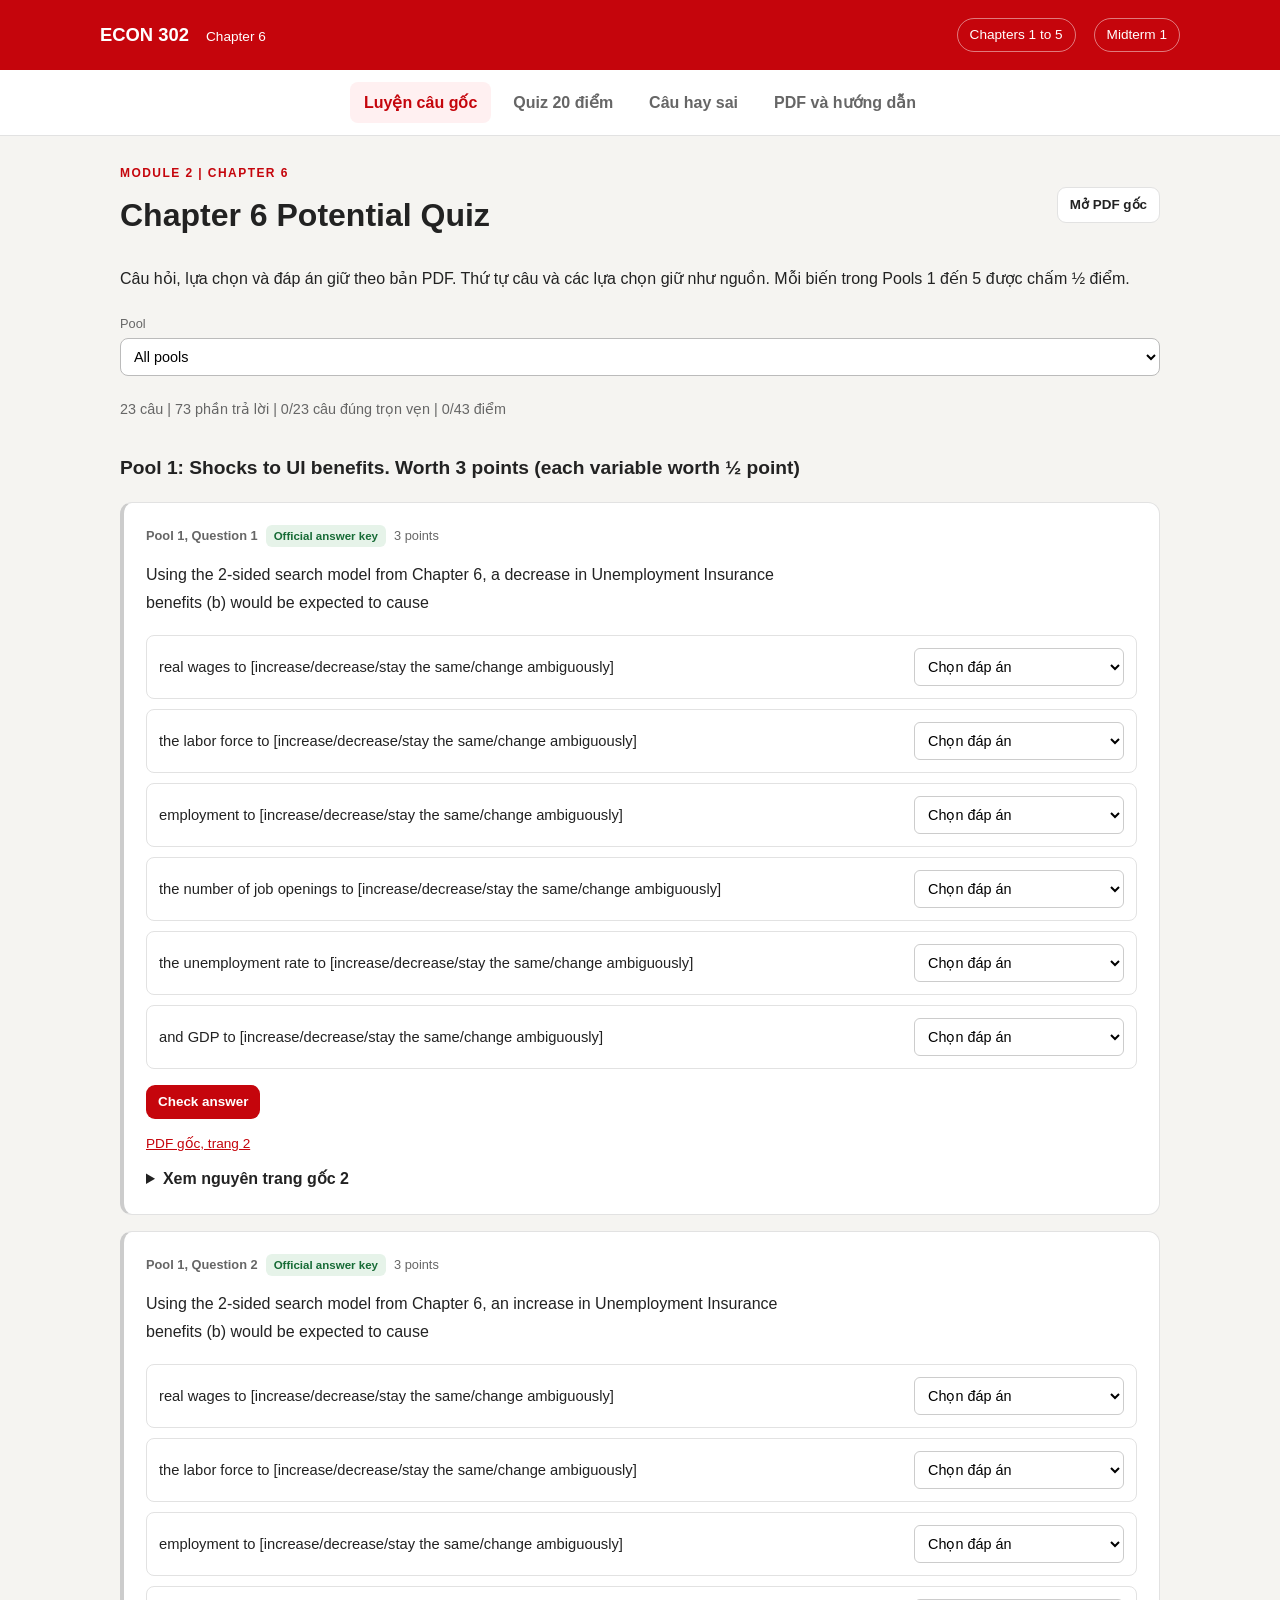
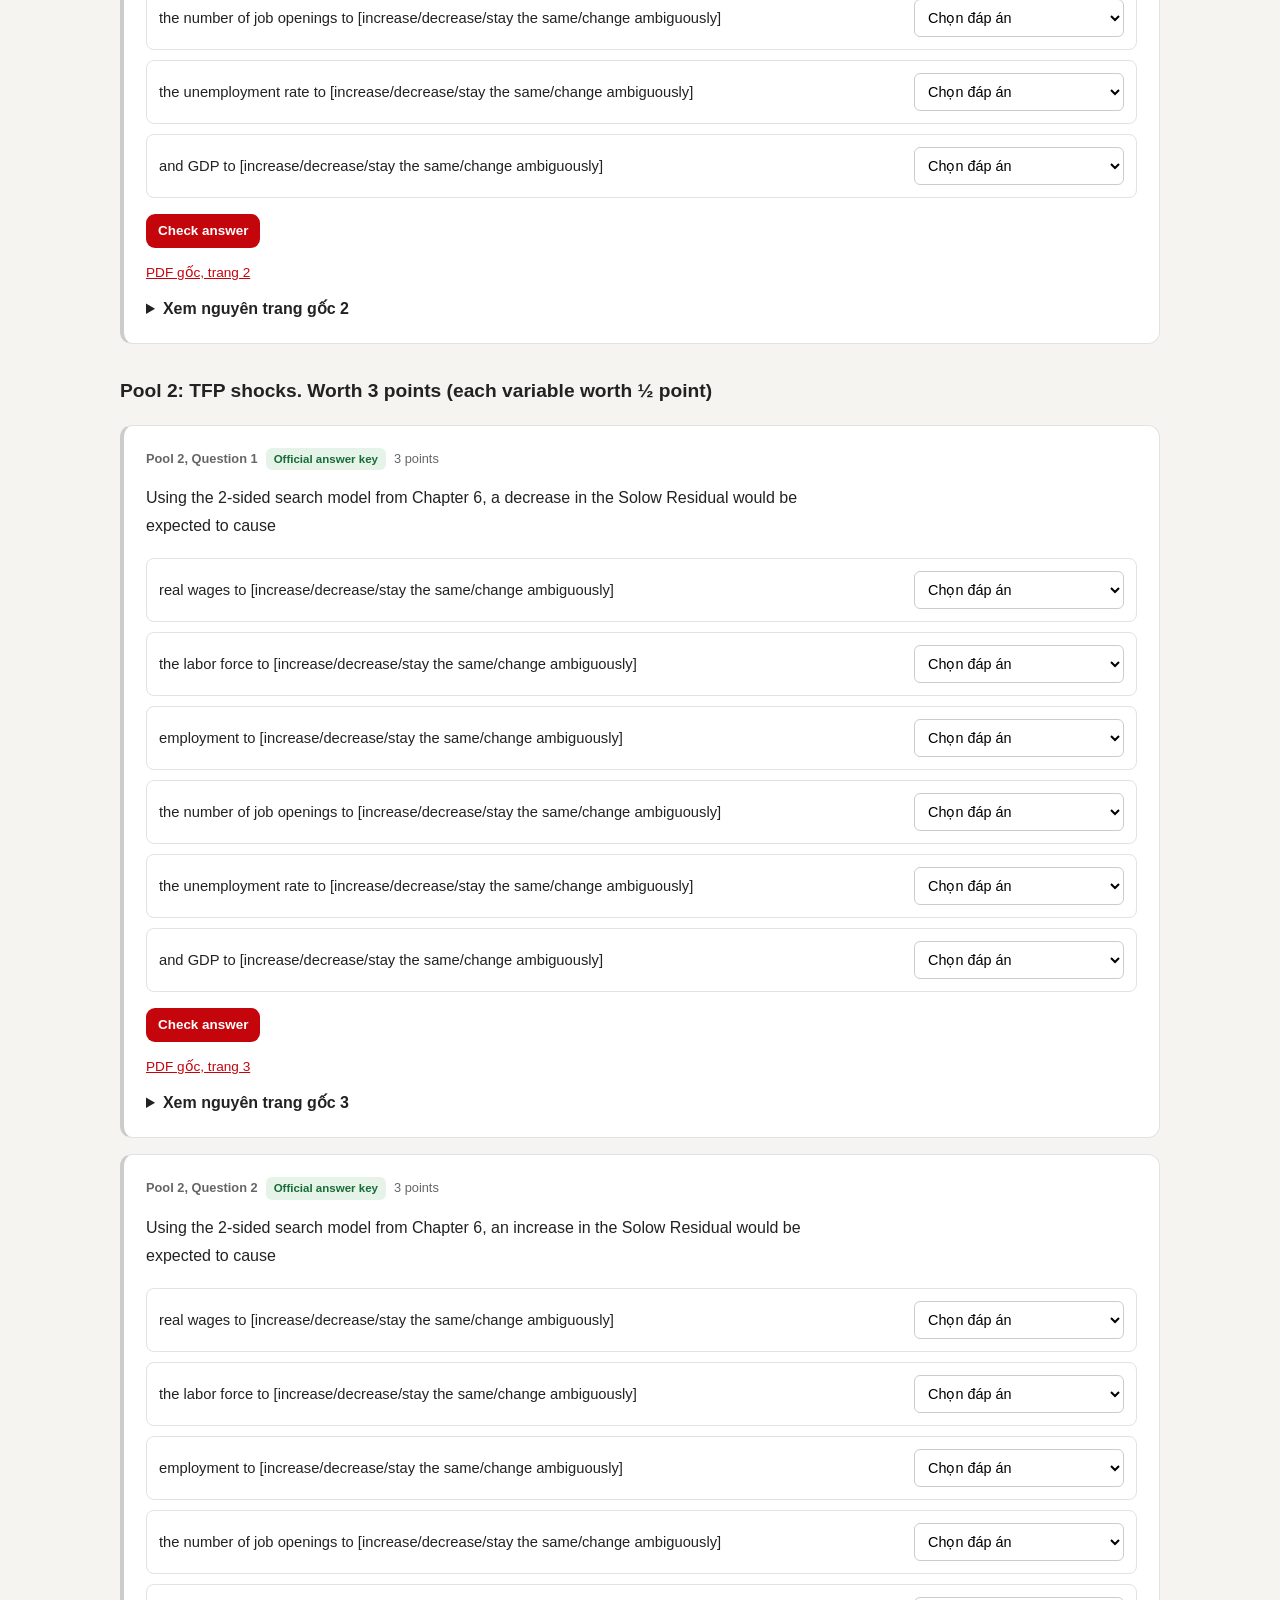
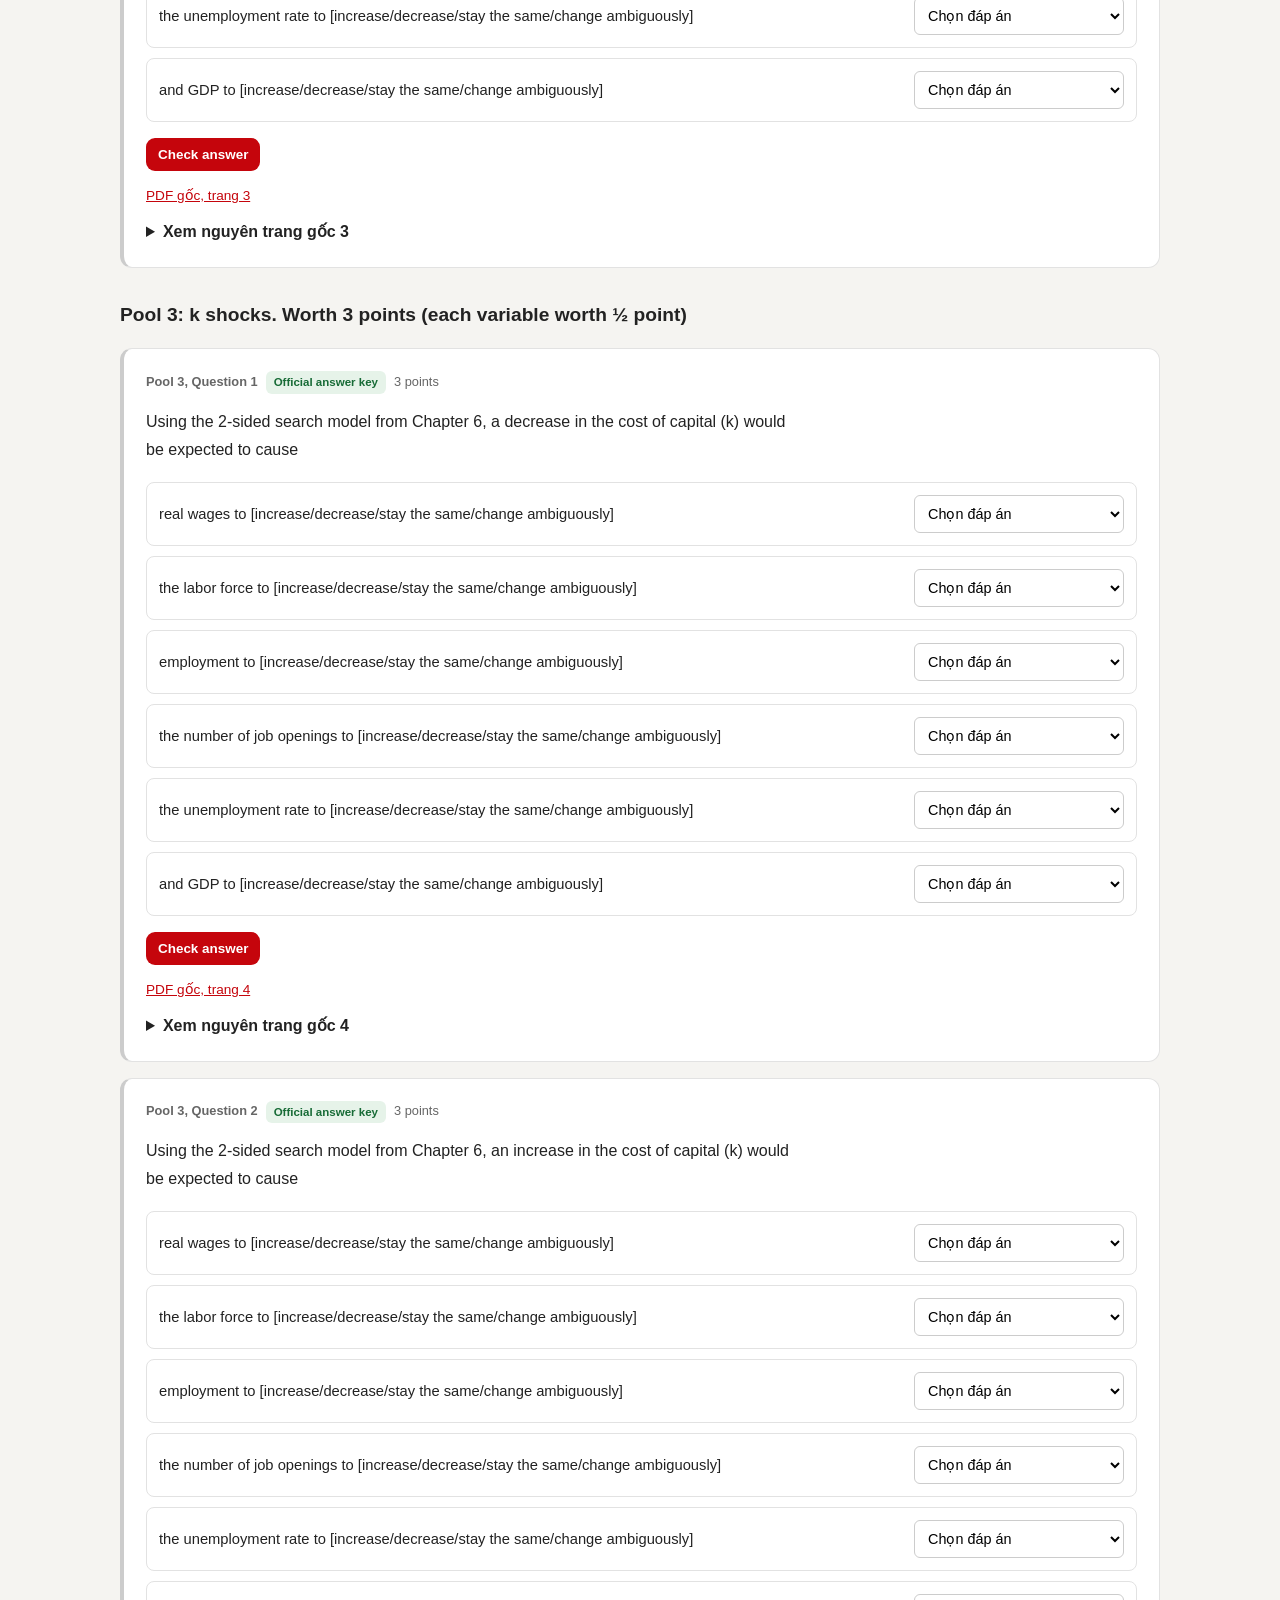
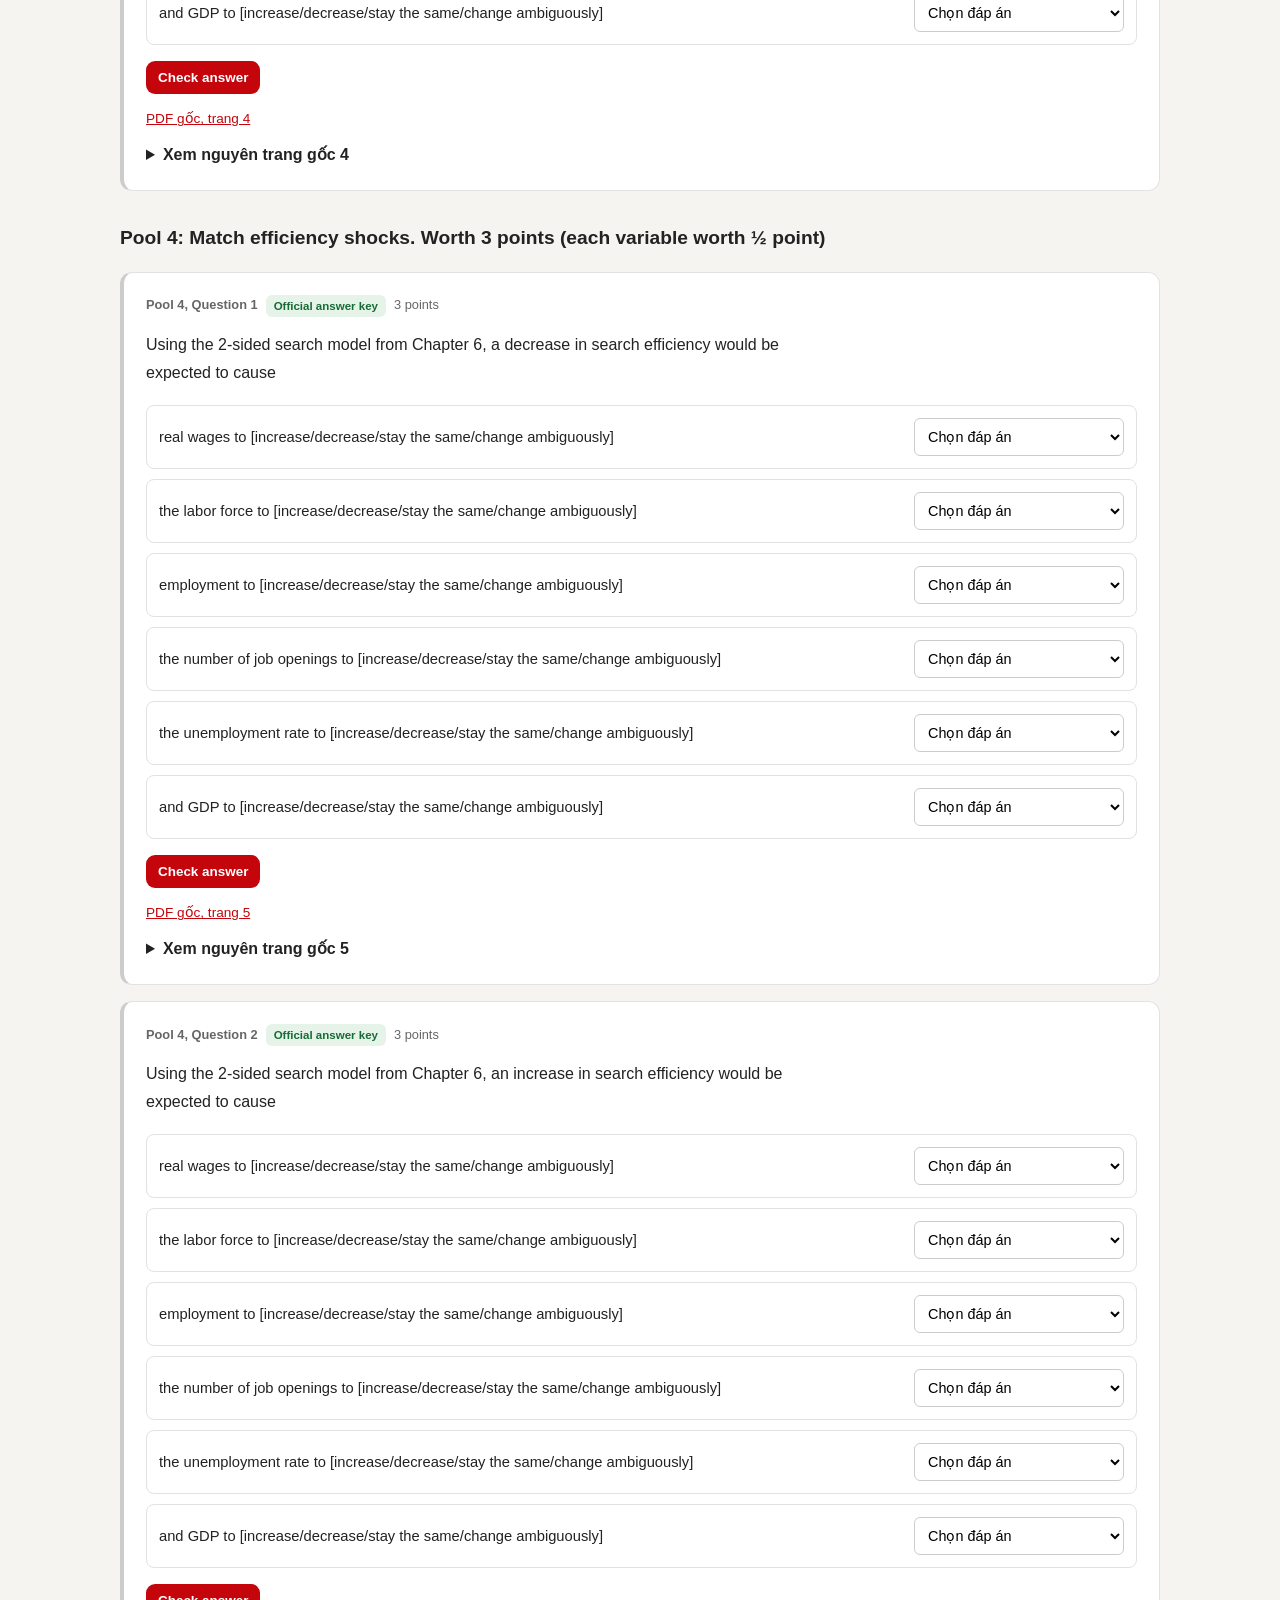
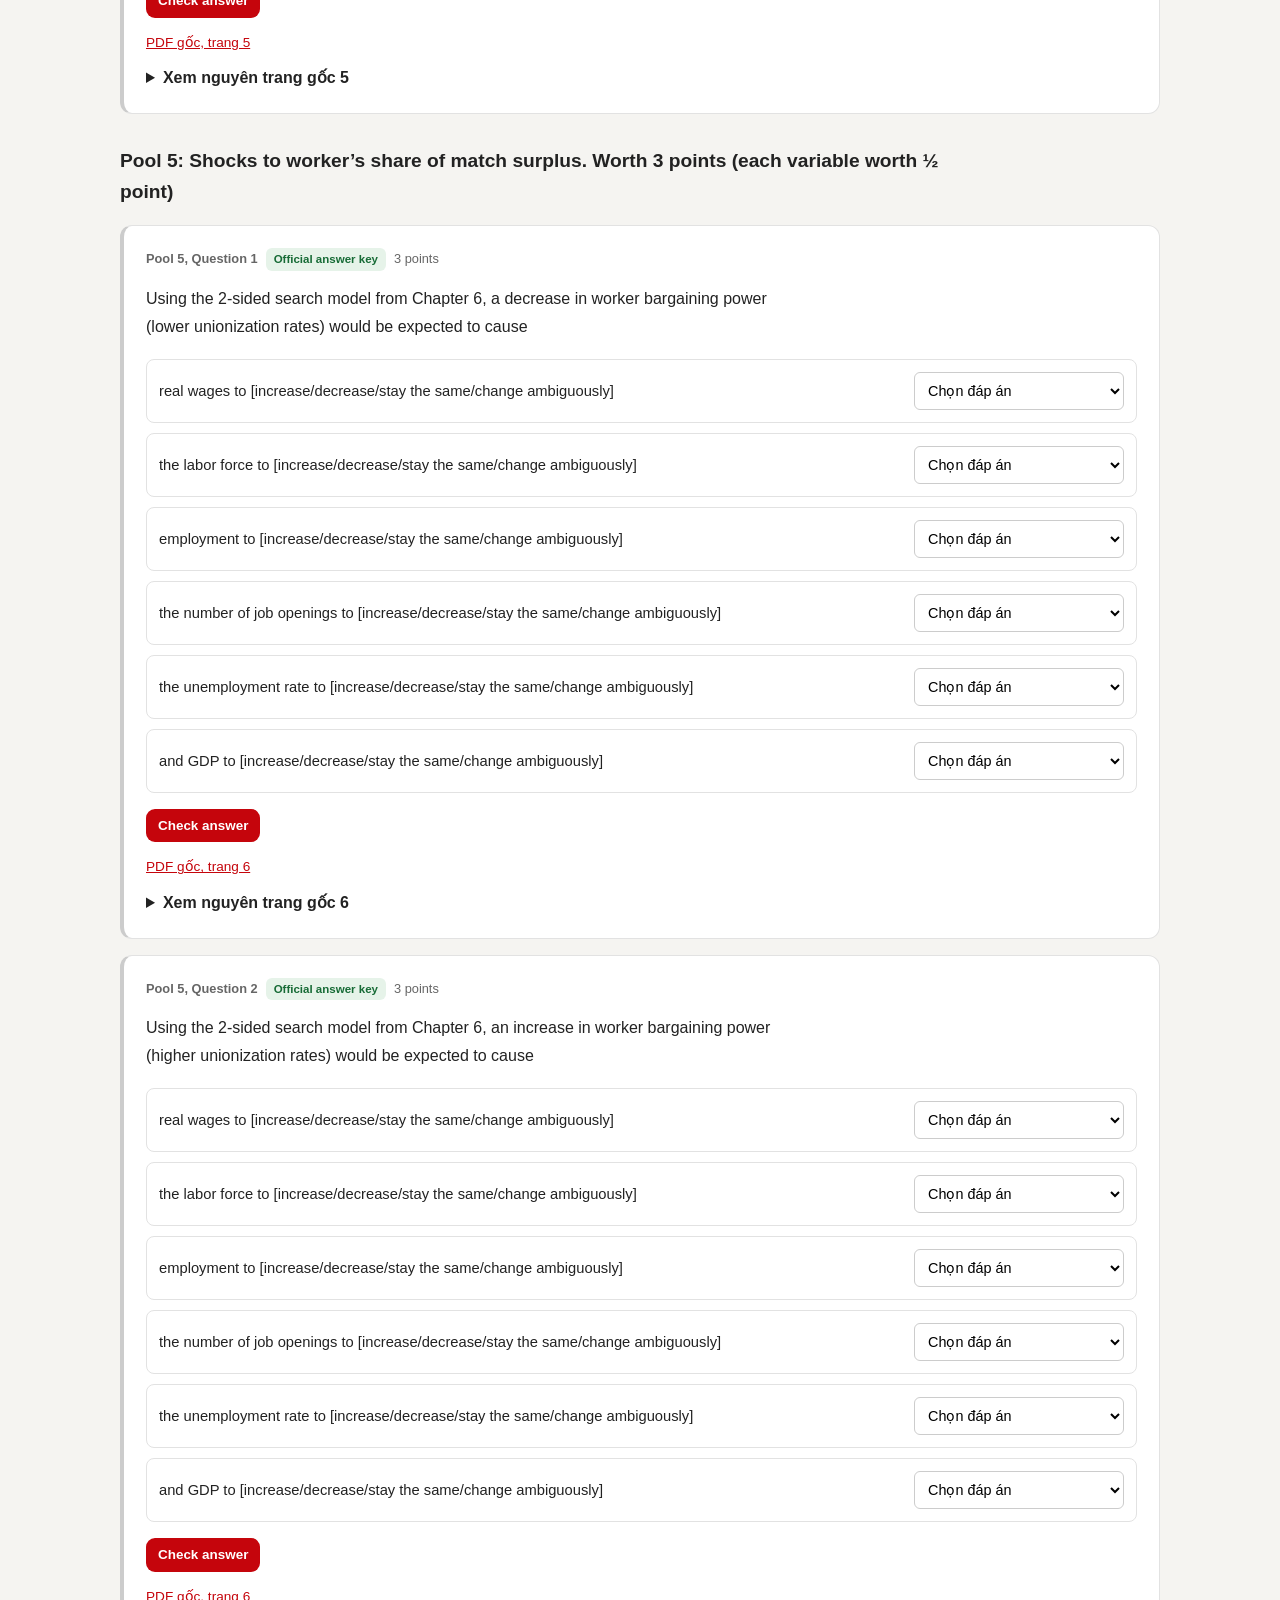
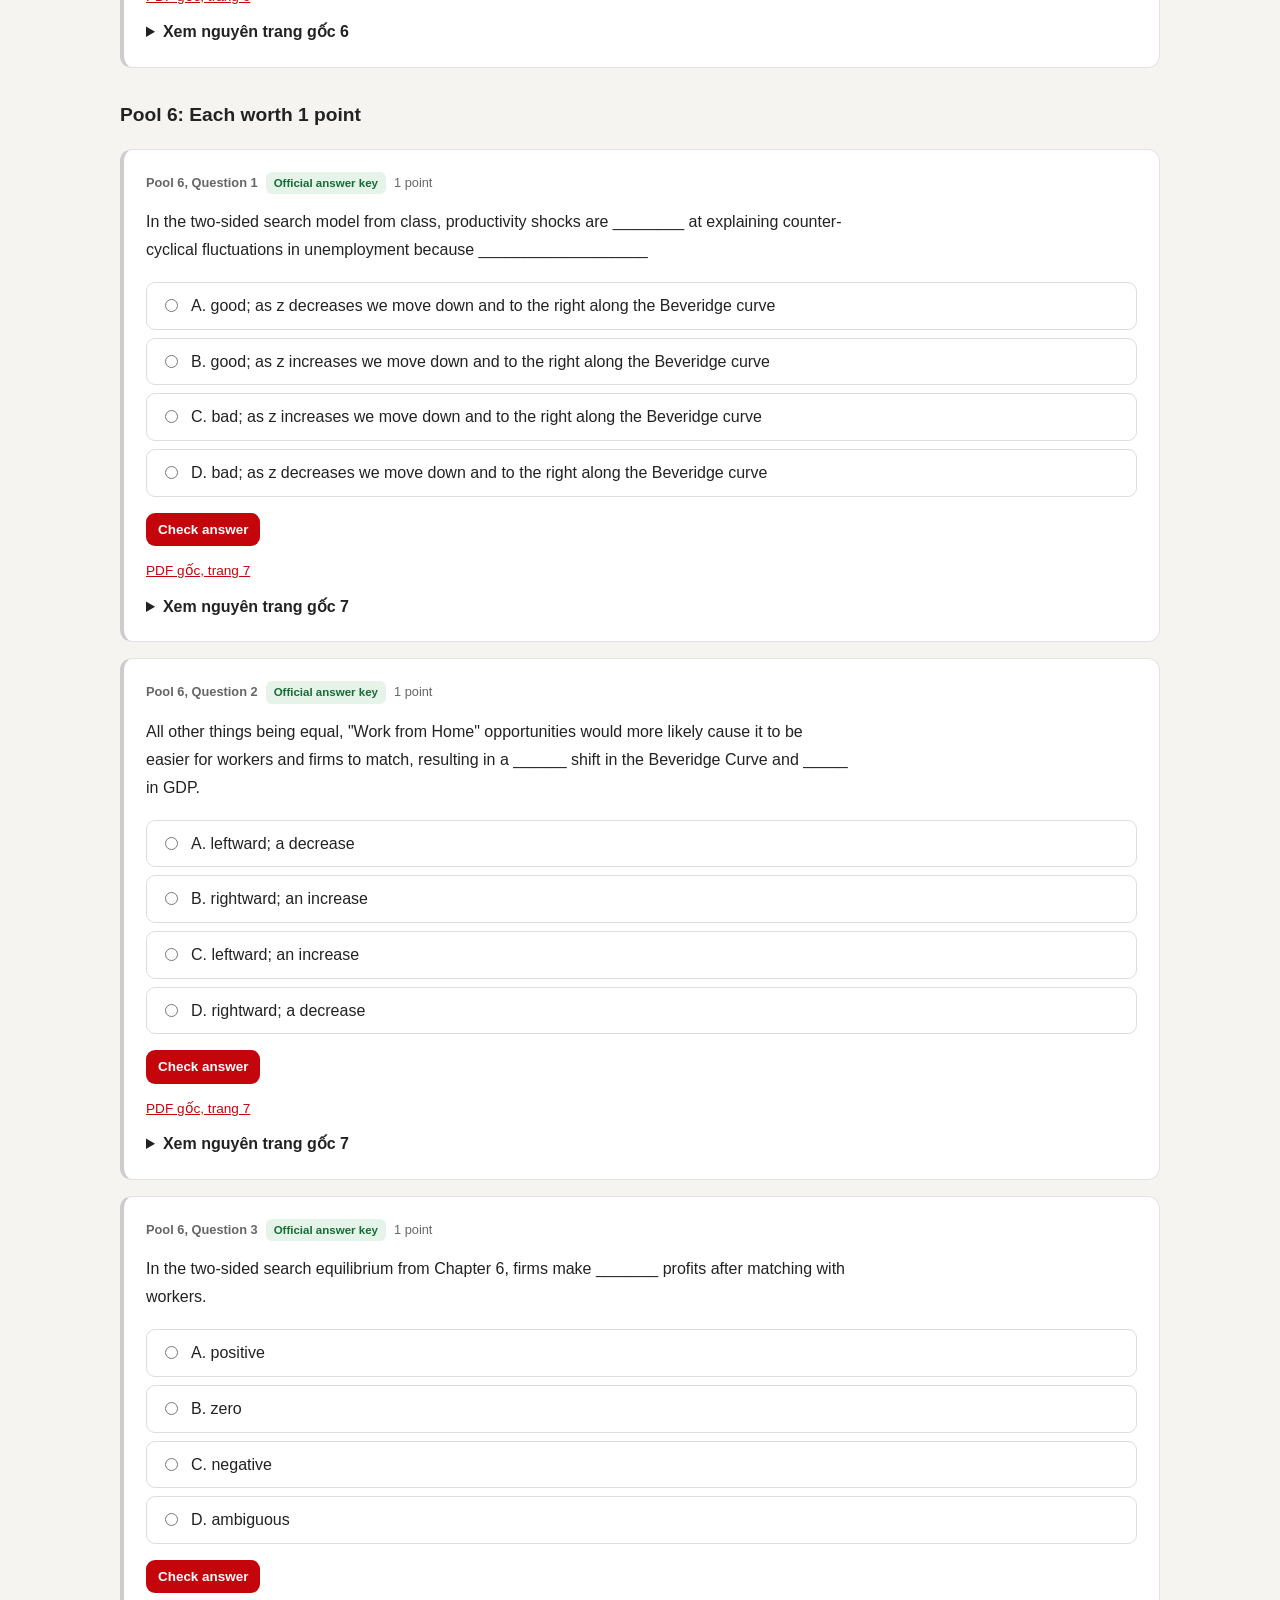
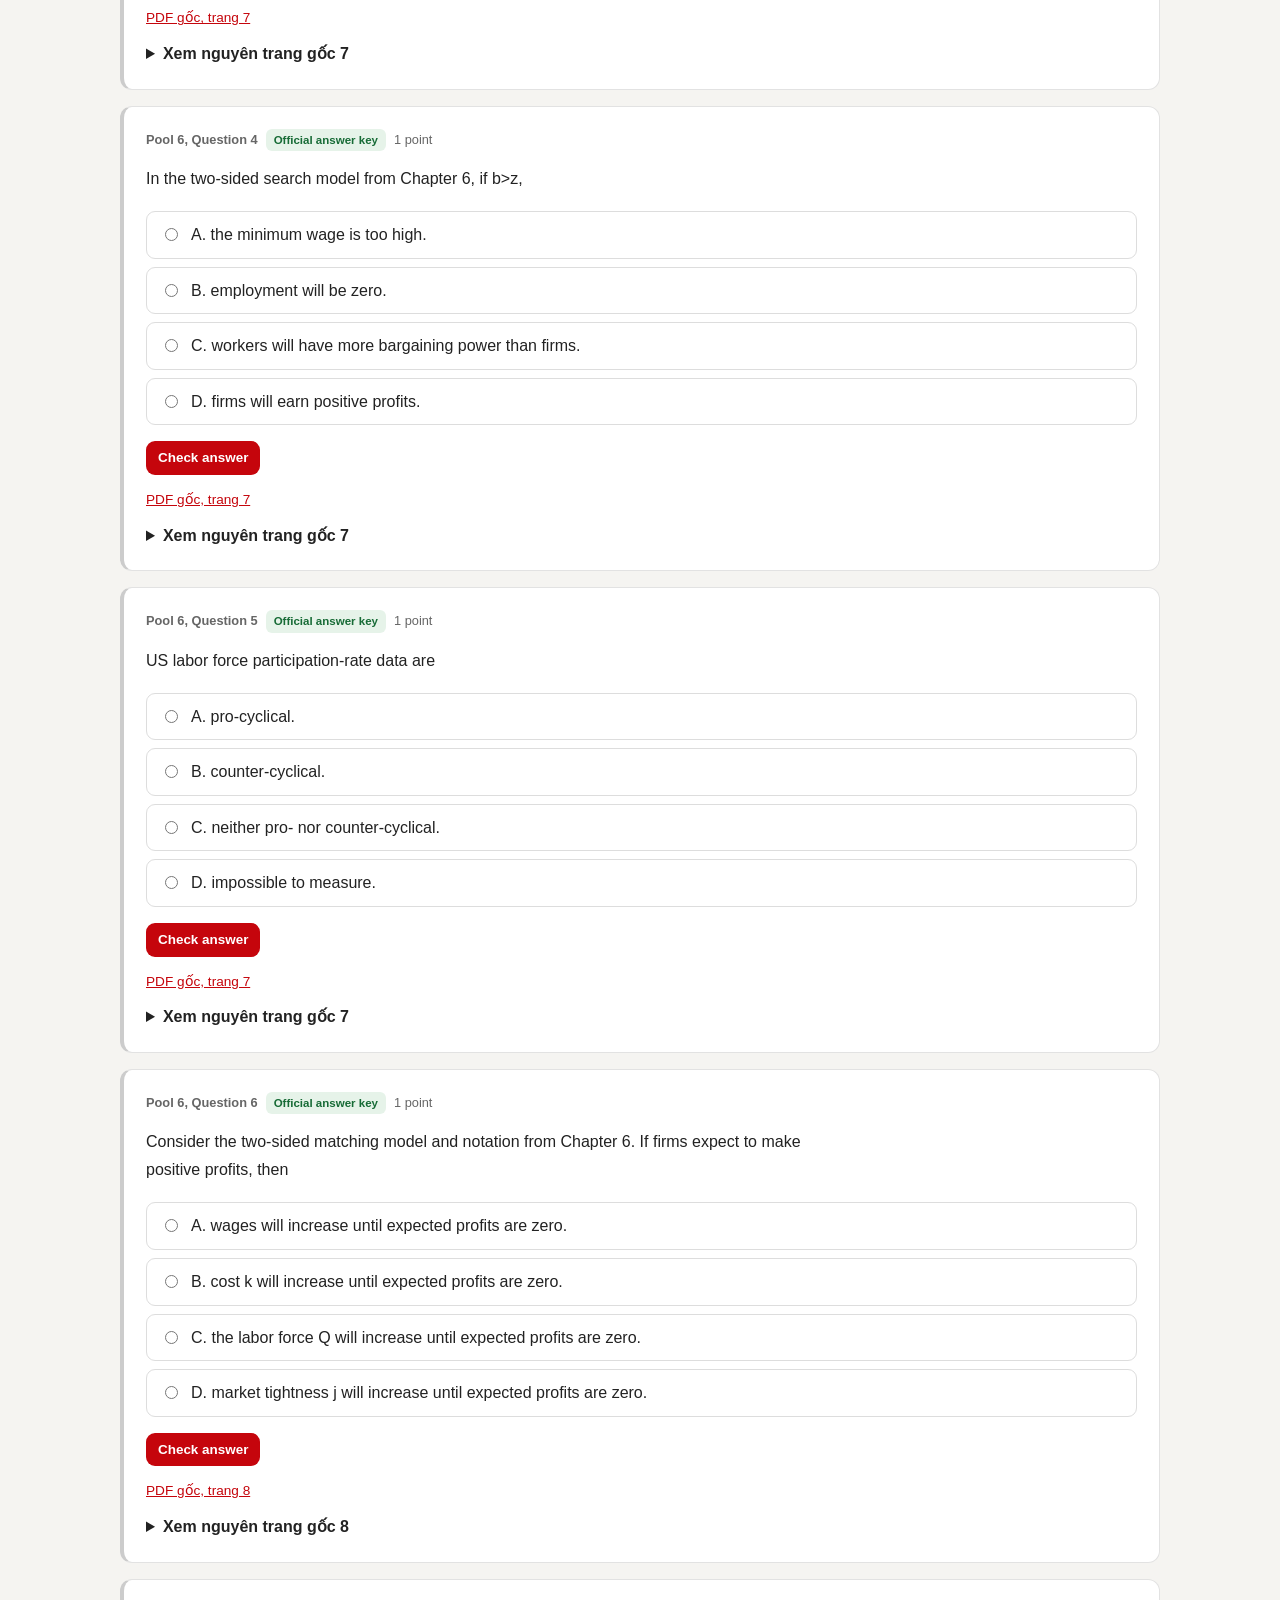
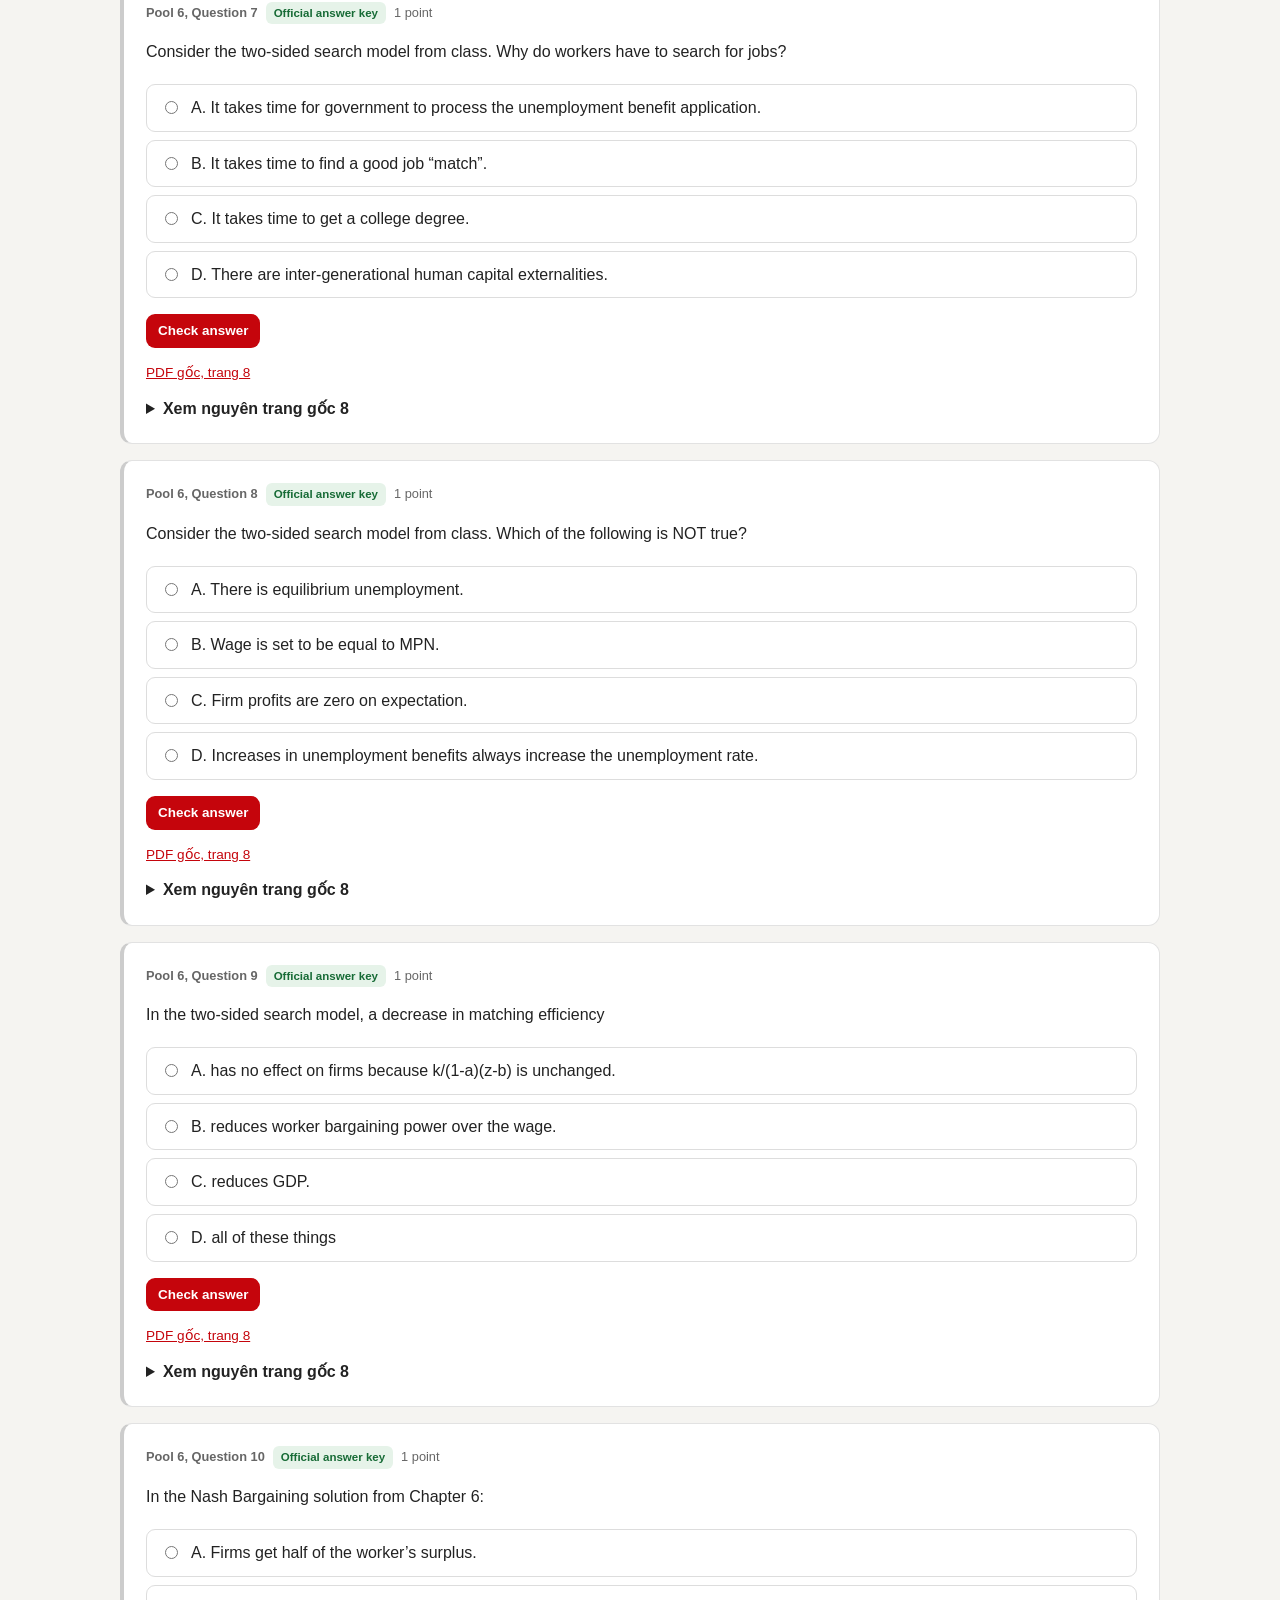
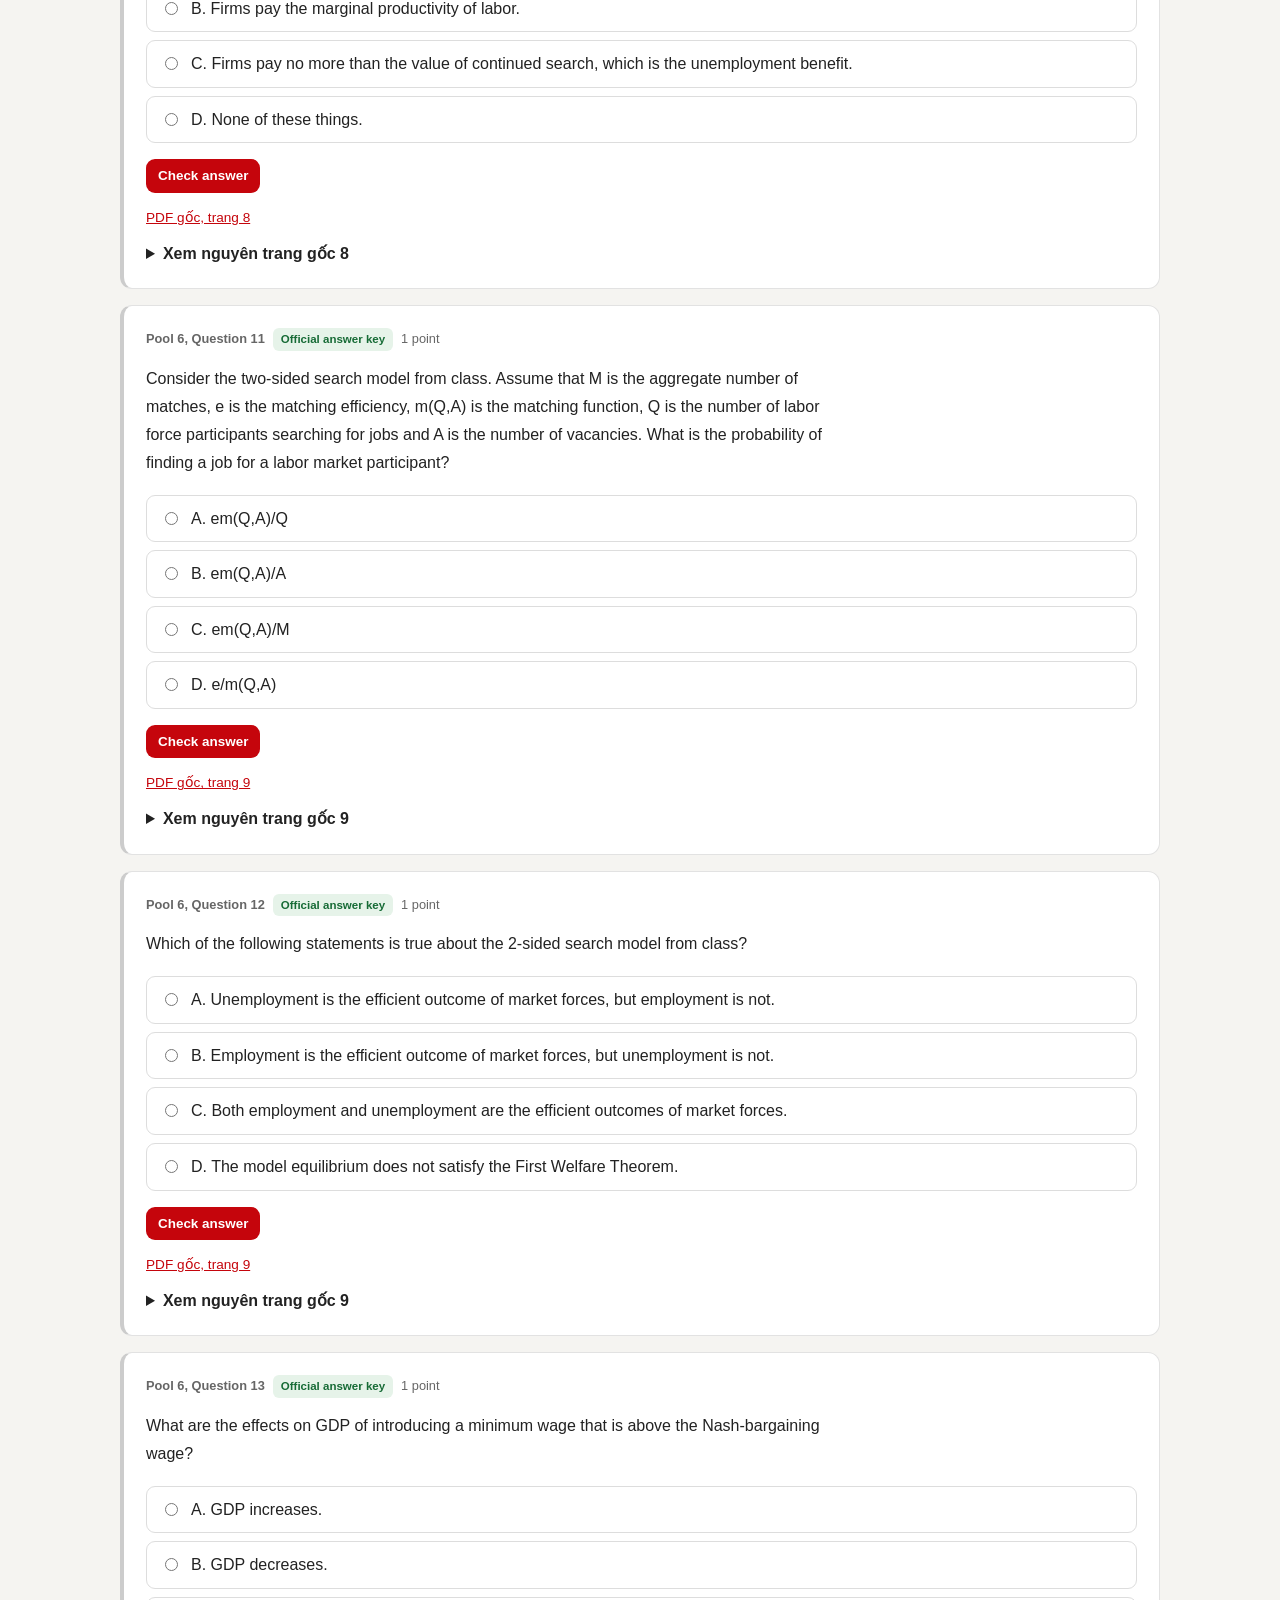
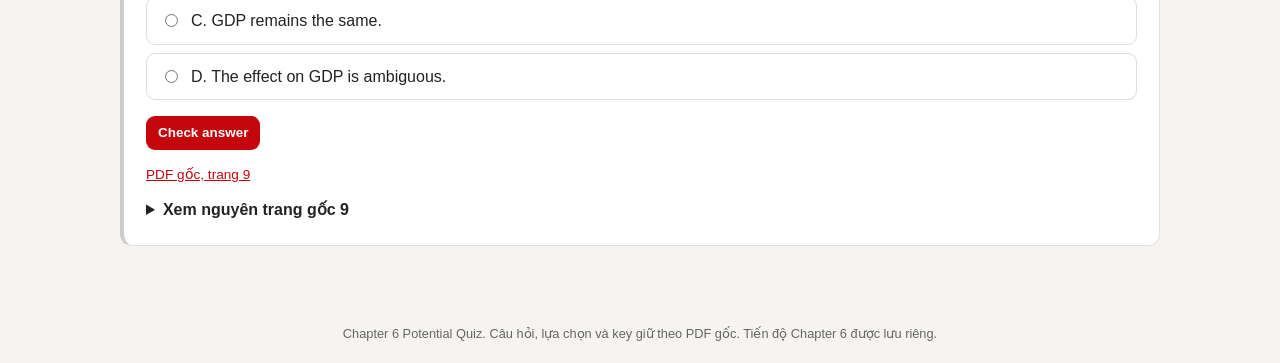
==== chapter6.html @ 65e25ee6 "Add verbatim Chapter 6 quiz with source audit" ====
<!doctype html>
<html lang="vi">
<head>
<meta charset="utf-8">
<meta name="viewport" content="width=device-width,initial-scale=1,viewport-fit=cover">
<meta name="theme-color" content="#c5050c">
<title>ECON 302 | Chapter 6</title>
<link rel="stylesheet" href="midterm.css?v=20261012.2">
<link rel="stylesheet" href="chapter6.css?v=20261022.1">
<script defer src="chapter6-data.js?v=20261022.1"></script>
<script defer src="chapter6.js?v=20261022.1"></script>
</head>
<body>
<header>
 <a class="brand" href="chapter6.html">ECON 302 <span>Chapter 6</span></a>
 <div class="chapter-links"><a class="chapter-link" href="index.html">Chapters 1 to 5</a><a class="chapter-link" href="midterm.html">Midterm 1</a></div>
</header>
<nav aria-label="Chapter 6 study modes">
 <button data-view="review">Luyện câu gốc</button>
 <button data-view="quiz">Quiz 20 điểm</button>
 <button data-view="mistakes">Câu hay sai</button>
 <button data-view="source">PDF và hướng dẫn</button>
</nav>
<p id="storage-warning" class="warning" role="status" hidden>Trình duyệt không cho lưu dữ liệu. Tiến độ trong lần mở này vẫn dùng được, nhưng có thể mất khi đóng trang.</p>
<aside id="clock" hidden><span>Chapter 6 Quiz</span><strong id="clock-time"></strong><button id="submit-top">Nộp bài</button></aside>
<main id="app" aria-live="polite"></main>
<dialog id="confirm-dialog" aria-labelledby="confirm-title"><form method="dialog"><h2 id="confirm-title">Nộp bài Chapter 6?</h2><p>Câu chưa trả lời được tính 0 điểm. Sau khi nộp, bài được lưu để xem lại.</p><div class="actions"><button class="btn secondary" value="cancel">Tiếp tục làm</button><button class="btn" value="ok">Nộp bài</button></div></form></dialog>
<footer>Chapter 6 Potential Quiz. Câu hỏi, lựa chọn và key giữ theo PDF gốc. Tiến độ Chapter 6 được lưu riêng.</footer>
<noscript>Cần bật JavaScript để luyện và lưu tiến độ.</noscript>
</body>
</html>
---- midterm.css ----
:root{--red:#c5050c;--ink:#222;--muted:#666;--line:#e2e2e2;--green:#176b36;--paper:#fff;--bg:#f5f4f1}
*{box-sizing:border-box}body{margin:0;font-family:Segoe UI,Arial,sans-serif;background:var(--bg);color:var(--ink);line-height:1.6}button,input,select,textarea{font:inherit}button,a,input,select,textarea{touch-action:manipulation}button{cursor:pointer}a{color:var(--red)}header{display:flex;align-items:center;justify-content:space-between;gap:16px;padding:18px max(20px,calc((100% - 1080px)/2));background:var(--red);color:white}header a{color:white;text-decoration:none}.brand{font-weight:800;font-size:1.15rem;white-space:nowrap}.brand span{font-weight:400;font-size:.85rem;margin-left:12px}.chapter-link{font-size:.85rem;border:1px solid #fff7;border-radius:20px;padding:5px 12px}nav{display:flex;justify-content:center;gap:8px;flex-wrap:wrap;padding:12px;background:white;border-bottom:1px solid var(--line)}nav button{border:0;background:transparent;border-radius:8px;padding:8px 14px;color:var(--muted);font-weight:600}nav button.active{color:var(--red);background:#fff0f1}nav span{background:#f7dddd;border-radius:10px;padding:0 6px;font-size:.78rem}main{max-width:1080px;margin:28px auto 60px;padding:0 20px}h1,h2,h3,p{margin:0 0 12px}h1{font-size:2rem;line-height:1.2}h2{font-size:1.25rem}h3{font-size:1.05rem}.muted{color:var(--muted);font-size:.9rem}.kicker{text-transform:uppercase;letter-spacing:.12em;font-size:.75rem;font-weight:800;color:var(--red)}.hero{padding:30px;border:1px solid #e2cacb;border-radius:16px;background:linear-gradient(120deg,#fff,#fff0f1);margin-bottom:22px}.hero p{max-width:780px}.actions{display:flex;flex-wrap:wrap;gap:10px;margin-top:16px}.btn{display:inline-block;text-decoration:none;border:0;border-radius:9px;background:var(--red);color:white;padding:10px 18px;font-weight:700}.btn.secondary{background:white;color:var(--ink);border:1px solid var(--line)}.btn.small{padding:6px 12px;font-size:.84rem}.btn:disabled{opacity:.5;cursor:default}.grid{display:grid;grid-template-columns:repeat(auto-fit,minmax(270px,1fr));gap:14px;margin-bottom:25px}.tile,.card,.panel{border:1px solid var(--line);border-radius:12px;background:var(--paper);padding:22px}.tile{display:flex;flex-direction:column}.tile p{flex-grow:1}.tile .actions{margin-top:8px}.stats{display:flex;flex-wrap:wrap;gap:14px;margin-bottom:24px}.stat{flex:1;min-width:140px;padding:14px 18px;border-radius:10px;background:white;border:1px solid var(--line)}.stat strong{display:block;color:var(--red);font-size:1.5rem}.progress{height:7px;background:#eee;border-radius:8px;overflow:hidden;margin:12px 0}.progress span{display:block;height:100%;background:var(--green)}.badge{display:inline-block;padding:2px 8px;border-radius:6px;font-size:.72rem;font-weight:700;background:#f0eeee;color:#555}.badge.official{background:#e6f3e9;color:#176b36}.badge.ai{background:#eee9ff;color:#624c96}.badge.tba,.warning{background:#fff4d7;color:#715813}.warning{padding:12px;border-radius:8px;margin:12px 0;font-size:.9rem}.filters{display:flex;flex-wrap:wrap;gap:10px;margin-bottom:18px}.filters input{flex:2;min-width:190px}.filters input,.filters select{border:1px solid #bbb;border-radius:8px;padding:9px;background:white}.section-top{display:flex;justify-content:space-between;gap:14px;align-items:center;margin:20px 0}.section-top h2{margin:0}.card{margin-bottom:16px;border-left:4px solid #ccc;scroll-margin-top:100px}.card.correct{border-left-color:var(--green)}.card.incorrect{border-left-color:var(--red)}.card-head{display:flex;align-items:center;gap:8px;flex-wrap:wrap;font-size:.8rem;color:var(--muted);margin-bottom:10px}.stem,.scenario{font-size:.96rem;white-space:pre-line}.scenario{padding:12px 15px;border-radius:8px;background:#f5f4f1;margin:10px 0 16px}.stem{margin:12px 0 16px}.choices{display:grid;gap:8px}.choices label{display:flex;align-items:flex-start;gap:10px;border:1px solid #ddd;border-radius:9px;padding:10px 13px;cursor:pointer}.choices label:has(input:checked){border-color:#536b92;background:#f0f4fa}.choices label.answer,.choices label.answer:has(input:checked){border-color:var(--green);background:#edf7ef}.choices label.wrong,.choices label.wrong:has(input:checked){border-color:var(--red);background:#fff0f1}.choices label.answer input{accent-color:var(--green)}.choices label.wrong input{accent-color:var(--red)}.choices input{margin-top:6px;flex-shrink:0;accent-color:#536b92}.numeric{padding:10px;border:1px solid #aaa;border-radius:8px;width:min(100%,260px)}.stem select{margin:4px;padding:7px;border:1px solid #aaa;border-radius:8px;max-width:100%}textarea{width:100%;min-height:150px;padding:12px;border:1px solid #aaa;border-radius:8px;resize:vertical}.feedback{margin-top:16px;padding:16px;border-radius:10px;background:#f4f4f4}.feedback.ok{background:#e7f4eb;color:#184d29}.feedback.err{background:#fff0f0;color:#7d1b1b}.feedback p:last-child{margin-bottom:0}.feedback details{margin-top:12px}.feedback .note{line-height:1.7;margin-top:12px;white-space:pre-line}.note ol,.note ul{padding-left:22px}summary{cursor:pointer;font-weight:600}.mark-self{border-top:1px solid #ccc;margin-top:14px;padding-top:12px}.mark-self select{padding:6px;border-radius:6px;margin:6px}.question-links{display:flex;flex-wrap:wrap;gap:8px;margin-top:14px;font-size:.8rem}.question-links a{overflow-wrap:anywhere}.pager{display:flex;align-items:center;justify-content:center;gap:18px;margin-top:25px}#clock{position:sticky;top:0;z-index:20;background:#252525;color:white;padding:10px 20px;display:flex;align-items:center;gap:16px;flex-wrap:wrap;justify-content:center}#clock[hidden]{display:none}#clock strong{font-variant-numeric:tabular-nums;font-size:1.2rem}#clock button{background:#fff;color:#222;border:0;border-radius:6px;padding:4px 10px}#clock.urgent{background:var(--red)}#storage-warning{padding:12px;background:#fff4d7;text-align:center;font-size:.9rem}.qnav{display:flex;flex-wrap:wrap;gap:5px;margin:16px 0}.qnav a{display:inline-flex;align-items:center;justify-content:center;min-width:32px;height:32px;border:1px solid #bbb;background:white;border-radius:6px;text-decoration:none;font-size:.8rem}.qnav a.done{background:#edf7ef;border-color:var(--green)}.qnav a.flagged{background:#fff4d7;border-color:#b58c2a}.flag{margin-left:auto;background:transparent;border:1px solid #aaa;border-radius:6px;color:#666;padding:3px 9px;font-size:.8rem}.flag.active{background:#ffe4ad;color:#6e4800}.source-list{list-style:none;padding:0;margin:0}.source-list li{padding:12px 0;border-bottom:1px solid var(--line);overflow-wrap:anywhere}.source-list li:last-child{border:0}.empty{padding:35px;text-align:center;color:var(--muted)}footer{text-align:center;padding:18px;color:var(--muted);font-size:.8rem}button:focus-visible,a:focus-visible,input:focus-visible,select:focus-visible,textarea:focus-visible{outline:3px solid #d5a020;outline-offset:3px}
@media(max-width:600px){header{padding:14px 16px;flex-wrap:wrap}.brand span{margin-left:8px}.chapter-link{font-size:.75rem}nav{gap:2px;padding:7px}nav button{font-size:.75rem;padding:7px 9px}main{padding:0 12px;margin-top:20px}h1{font-size:1.6rem}.hero{padding:22px}.tile,.card,.panel{padding:18px 14px}.grid{grid-template-columns:1fr}.filters select{width:100%}.filters input{width:100%}.section-top{align-items:flex-start;flex-wrap:wrap}#clock{gap:8px;padding:8px;font-size:.8rem}.stats{gap:8px}.stat{min-width:95px;padding:10px}.stat strong{font-size:1.25rem}.choices label{font-size:.9rem}.stem select{display:block;width:100%;margin:6px 0}.btn{font-size:.9rem}.question-links{gap:5px}}

dialog{border:0;border-radius:14px;padding:24px;max-width:500px;width:calc(100% - 32px);box-shadow:0 10px 50px #0004}dialog::backdrop{background:#0007}dialog p{line-height:1.65}

.source-image{display:block;max-width:100%;height:auto;margin:12px auto;border:1px solid #ddd;border-radius:8px}

.ai-overview{margin:18px 0}.ai-overview .section-top{margin:0 0 14px}.ai-chapters{display:grid;grid-template-columns:repeat(auto-fit,minmax(160px,1fr));gap:10px}.ai-chapter{display:flex;flex-direction:column;gap:5px;text-align:left;background:white;border:1px solid var(--line);border-radius:9px;padding:14px;color:var(--ink)}.ai-chapter.selected{border-color:var(--red);background:#fff5f5}.ai-chapter strong{color:var(--red)}.ai-chapter span{font-size:.84rem}.ai-chapter small{color:var(--muted);margin-top:auto;font-size:.74rem}

.filters label{display:grid;gap:4px;flex:1;min-width:150px;color:var(--muted);font-size:.8rem}.filters .search-field{flex:2;min-width:230px}.filters .source-field{flex:2;min-width:230px}.filters label input,.filters label select{width:100%;min-width:0;font-size:.9rem}.filters button{align-self:end;height:44px}.badge.chapter{background:#eaf0fa;color:#365584}
@media(max-width:600px){.filters label{flex-basis:100%;min-width:0}.filters .search-field,.filters .source-field{min-width:0}}
---- chapter6.css ----
.chapter-links{display:flex;gap:18px;flex-wrap:wrap}.source-text,.source-line,.source-stem,.choices span{white-space:pre-line}.source-text{line-height:1.8}.source-line{font-size:.92rem;line-height:1.65;overflow-wrap:anywhere}.pool-heading{margin:32px 0 18px;white-space:pre-line;font-size:1.2rem;line-height:1.6}.source-stem{line-height:1.75;margin:14px 0 18px}.shock-fields{display:grid;gap:10px}.shock-field{display:grid;grid-template-columns:minmax(0,1fr) 210px;gap:12px;align-items:center;padding:12px;border:1px solid var(--line);border-radius:8px}.shock-field select{width:100%;padding:9px;border:1px solid #ccc;border-radius:6px;background:white;font:inherit;font-size:.9rem}.shock-field.answer{border-color:var(--green);background:#eff8f1}.shock-field.wrong{border-color:var(--red);background:#fff3f3}.card.partial{border-left-color:#bd8700}.feedback.partial{color:#775300;background:#fff7dd}.answer-key-list{padding-left:22px;margin:12px 0}.answer-key-list li{padding:4px 0;white-space:pre-line}.source-controls{display:flex;gap:12px;flex-wrap:wrap;margin-top:14px}.draft-notice{color:var(--muted);font-size:.85rem}.source-question-number{font-weight:700}.quiz-summary{margin:20px 0}.question-jumps{display:flex;gap:8px;flex-wrap:wrap;margin:20px 0}.question-jumps a{padding:7px 11px;border:1px solid var(--line);border-radius:6px;text-decoration:none}.choices label:has(input:checked){border-color:#4c6caa;background:#eef3fd}.choices label.answer:has(input:checked){border-color:var(--green);background:#eff8f1}.choices label.wrong:has(input:checked){border-color:var(--red);background:#fff3f3}.card input:disabled,.card select:disabled{opacity:1}.source-document-title{line-height:1.5}.source-page-link{font-size:.85rem}.chapter6-filter{margin:22px 0}.chapter6-filter label{min-width:0}.source-card{margin-bottom:24px}
.question-jumps button{padding:7px 11px;border:1px solid var(--line);border-radius:6px;background:white;color:var(--ink);font:inherit;font-size:.85rem;cursor:pointer}
.feedback.correct{background:#e7f4eb;color:#184d29}.feedback.incorrect{background:#fff0f0;color:#7d1b1b}
@media(max-width:650px){.shock-field{grid-template-columns:1fr}.chapter-links{gap:12px}.pool-heading{font-size:1.05rem}.source-line{font-size:.86rem}.source-controls{gap:8px}.question-jumps{gap:5px}}
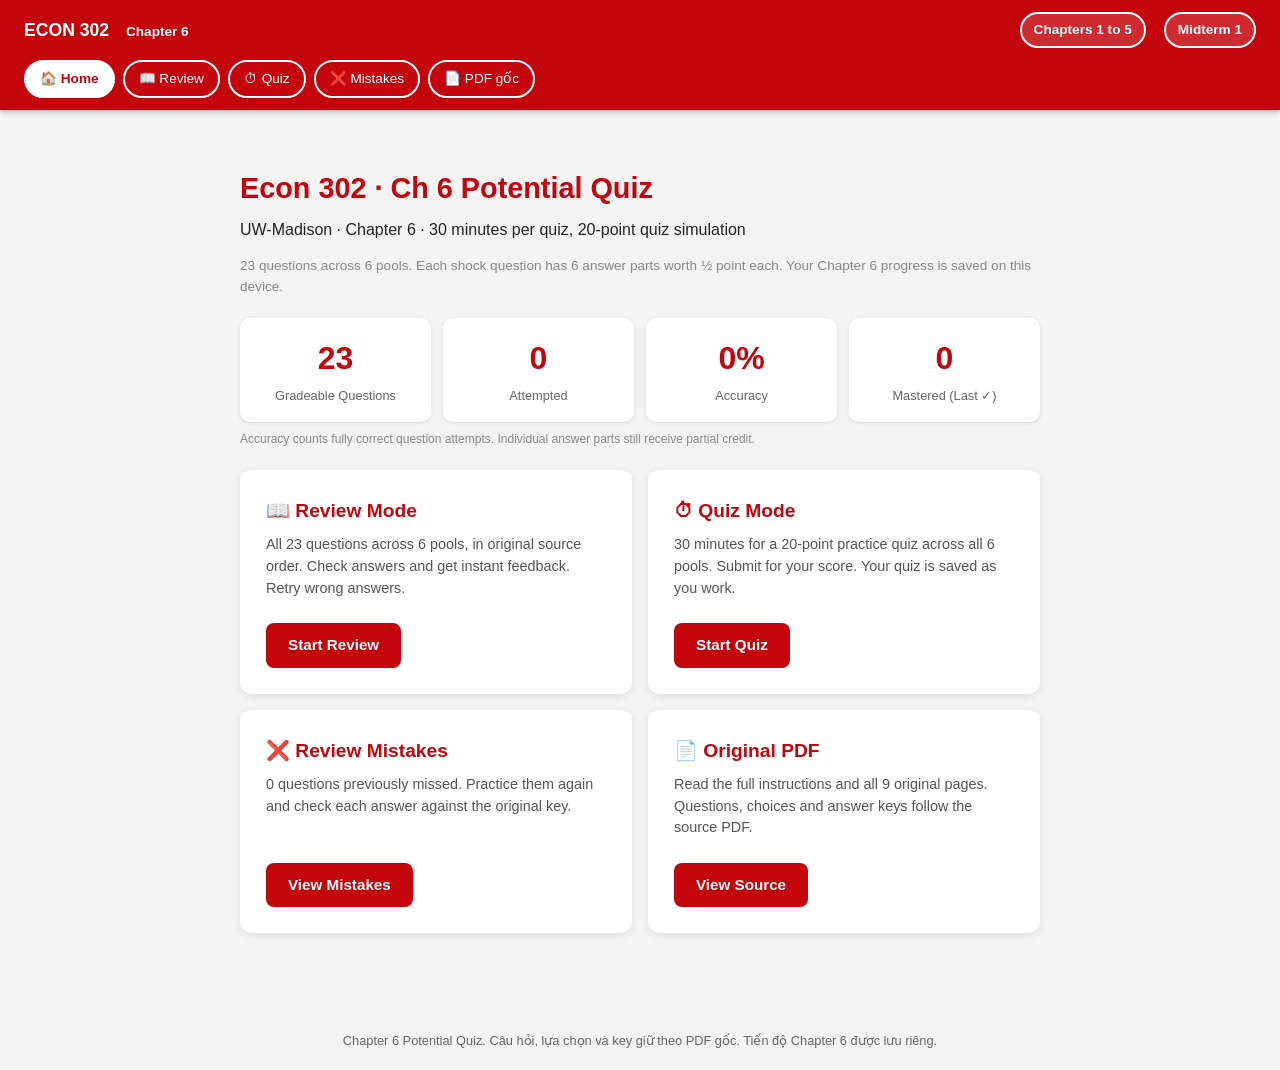
==== commit 140b59a9: "Match Chapter 6 study interface to Chapters 4 and 5" ====
--- a/chapter6.html
+++ b/chapter6.html
@@ -6,21 +6,24 @@
 <meta name="theme-color" content="#c5050c">
 <title>ECON 302 | Chapter 6</title>
 <link rel="stylesheet" href="midterm.css?v=20261012.2">
-<link rel="stylesheet" href="chapter6.css?v=20261022.1">
+<link rel="stylesheet" href="chapter6.css?v=20261022.2">
 <script defer src="chapter6-data.js?v=20261022.1"></script>
-<script defer src="chapter6.js?v=20261022.1"></script>
+<script defer src="chapter6.js?v=20261022.2"></script>
 </head>
 <body>
+<div class="study-header">
 <header>
  <a class="brand" href="chapter6.html">ECON 302 <span>Chapter 6</span></a>
  <div class="chapter-links"><a class="chapter-link" href="index.html">Chapters 1 to 5</a><a class="chapter-link" href="midterm.html">Midterm 1</a></div>
 </header>
 <nav aria-label="Chapter 6 study modes">
- <button data-view="review">Luyện câu gốc</button>
- <button data-view="quiz">Quiz 20 điểm</button>
- <button data-view="mistakes">Câu hay sai</button>
- <button data-view="source">PDF và hướng dẫn</button>
+ <button data-view="home">🏠 Home</button>
+ <button data-view="review">📖 Review</button>
+ <button data-view="quiz">⏱ Quiz</button>
+ <button data-view="mistakes">❌ Mistakes</button>
+ <button data-view="source">📄 PDF gốc</button>
 </nav>
+</div>
 <p id="storage-warning" class="warning" role="status" hidden>Trình duyệt không cho lưu dữ liệu. Tiến độ trong lần mở này vẫn dùng được, nhưng có thể mất khi đóng trang.</p>
 <aside id="clock" hidden><span>Chapter 6 Quiz</span><strong id="clock-time"></strong><button id="submit-top">Nộp bài</button></aside>
 <main id="app" aria-live="polite"></main>
--- a/chapter6.css
+++ b/chapter6.css
@@ -1,4 +1,6 @@
 .chapter-links{display:flex;gap:18px;flex-wrap:wrap}.source-text,.source-line,.source-stem,.choices span{white-space:pre-line}.source-text{line-height:1.8}.source-line{font-size:.92rem;line-height:1.65;overflow-wrap:anywhere}.pool-heading{margin:32px 0 18px;white-space:pre-line;font-size:1.2rem;line-height:1.6}.source-stem{line-height:1.75;margin:14px 0 18px}.shock-fields{display:grid;gap:10px}.shock-field{display:grid;grid-template-columns:minmax(0,1fr) 210px;gap:12px;align-items:center;padding:12px;border:1px solid var(--line);border-radius:8px}.shock-field select{width:100%;padding:9px;border:1px solid #ccc;border-radius:6px;background:white;font:inherit;font-size:.9rem}.shock-field.answer{border-color:var(--green);background:#eff8f1}.shock-field.wrong{border-color:var(--red);background:#fff3f3}.card.partial{border-left-color:#bd8700}.feedback.partial{color:#775300;background:#fff7dd}.answer-key-list{padding-left:22px;margin:12px 0}.answer-key-list li{padding:4px 0;white-space:pre-line}.source-controls{display:flex;gap:12px;flex-wrap:wrap;margin-top:14px}.draft-notice{color:var(--muted);font-size:.85rem}.source-question-number{font-weight:700}.quiz-summary{margin:20px 0}.question-jumps{display:flex;gap:8px;flex-wrap:wrap;margin:20px 0}.question-jumps a{padding:7px 11px;border:1px solid var(--line);border-radius:6px;text-decoration:none}.choices label:has(input:checked){border-color:#4c6caa;background:#eef3fd}.choices label.answer:has(input:checked){border-color:var(--green);background:#eff8f1}.choices label.wrong:has(input:checked){border-color:var(--red);background:#fff3f3}.card input:disabled,.card select:disabled{opacity:1}.source-document-title{line-height:1.5}.source-page-link{font-size:.85rem}.chapter6-filter{margin:22px 0}.chapter6-filter label{min-width:0}.source-card{margin-bottom:24px}
 .question-jumps button{padding:7px 11px;border:1px solid var(--line);border-radius:6px;background:white;color:var(--ink);font:inherit;font-size:.85rem;cursor:pointer}
 .feedback.correct{background:#e7f4eb;color:#184d29}.feedback.incorrect{background:#fff0f0;color:#7d1b1b}
+body{background:#f4f4f4}.study-header{position:sticky;top:0;z-index:100;background:var(--red);box-shadow:0 2px 6px #0004}header{padding:12px 24px;gap:8px 16px}nav{justify-content:flex-start;padding:0 24px 12px;background:var(--red);border:0;gap:8px}nav button{padding:6px 14px;border:2px solid white;border-radius:20px;color:white;font-size:.85rem;font-weight:400}nav button:hover,nav button.active{background:white;color:var(--red);font-weight:700}.chapter-link{border:2px solid white;background:#ffffff26;font-weight:600}.brand{font-size:1.1rem}.brand span{font-weight:600}.btn{padding:10px 22px;border-radius:8px;font-size:.95rem;font-weight:600}.btn.secondary{background:#555;color:white;border:0}.card,.panel{box-shadow:0 1px 6px #00000014}.card{padding:20px 24px}.section-top h1,.source-document-title{color:var(--red)}main.home-view{max-width:840px;margin:40px auto 60px;padding:20px}.chapter-home h1{font-size:1.8rem;color:var(--red);margin-bottom:10px;line-height:1.3}.home-subtitle{font-size:1rem}.home-note{font-size:.85rem;color:#888}.stat-grid{display:grid;grid-template-columns:repeat(4,minmax(0,1fr));gap:12px;margin:20px 0 8px}.stat-card{background:white;border-radius:10px;padding:16px;text-align:center;box-shadow:0 1px 4px #0000001a}.stat-card .num{font-size:2rem;font-weight:700;color:var(--red);line-height:1.5}.stat-card .lbl{font-size:.8rem;color:#666;margin-top:4px}.stats-note{font-size:.75rem;color:#888}.mode-cards{display:grid;grid-template-columns:1fr 1fr;gap:16px;margin-top:20px}.mode-card{display:flex;flex-direction:column;align-items:flex-start;background:white;border-radius:12px;padding:24px;box-shadow:0 2px 8px #0000001a;border:2px solid transparent;transition:border-color .2s,transform .2s}.mode-card:hover{border-color:var(--red);transform:translateY(-2px)}.mode-card h2{font-size:1.2rem;color:var(--red);margin-bottom:8px}.mode-card p{font-size:.9rem;color:#555;line-height:1.5;flex:1;margin-bottom:24px}.mode-card .btn{margin-top:auto}body:has(#clock:not([hidden])) .study-header{position:static}.card{scroll-margin-top:150px}
 @media(max-width:650px){.shock-field{grid-template-columns:1fr}.chapter-links{gap:12px}.pool-heading{font-size:1.05rem}.source-line{font-size:.86rem}.source-controls{gap:8px}.question-jumps{gap:5px}}
+@media(max-width:480px){header{padding:12px 16px;flex-wrap:wrap}.chapter-links{gap:8px}nav{padding:0 12px 12px;gap:6px}nav button{font-size:.75rem;padding:5px 10px}main.home-view{padding:16px;margin:20px auto 40px}.chapter-home h1{font-size:1.5rem}.stat-grid{grid-template-columns:repeat(2,minmax(0,1fr))}.mode-cards{grid-template-columns:1fr}.mode-card{padding:20px}.card{padding:18px 14px}}
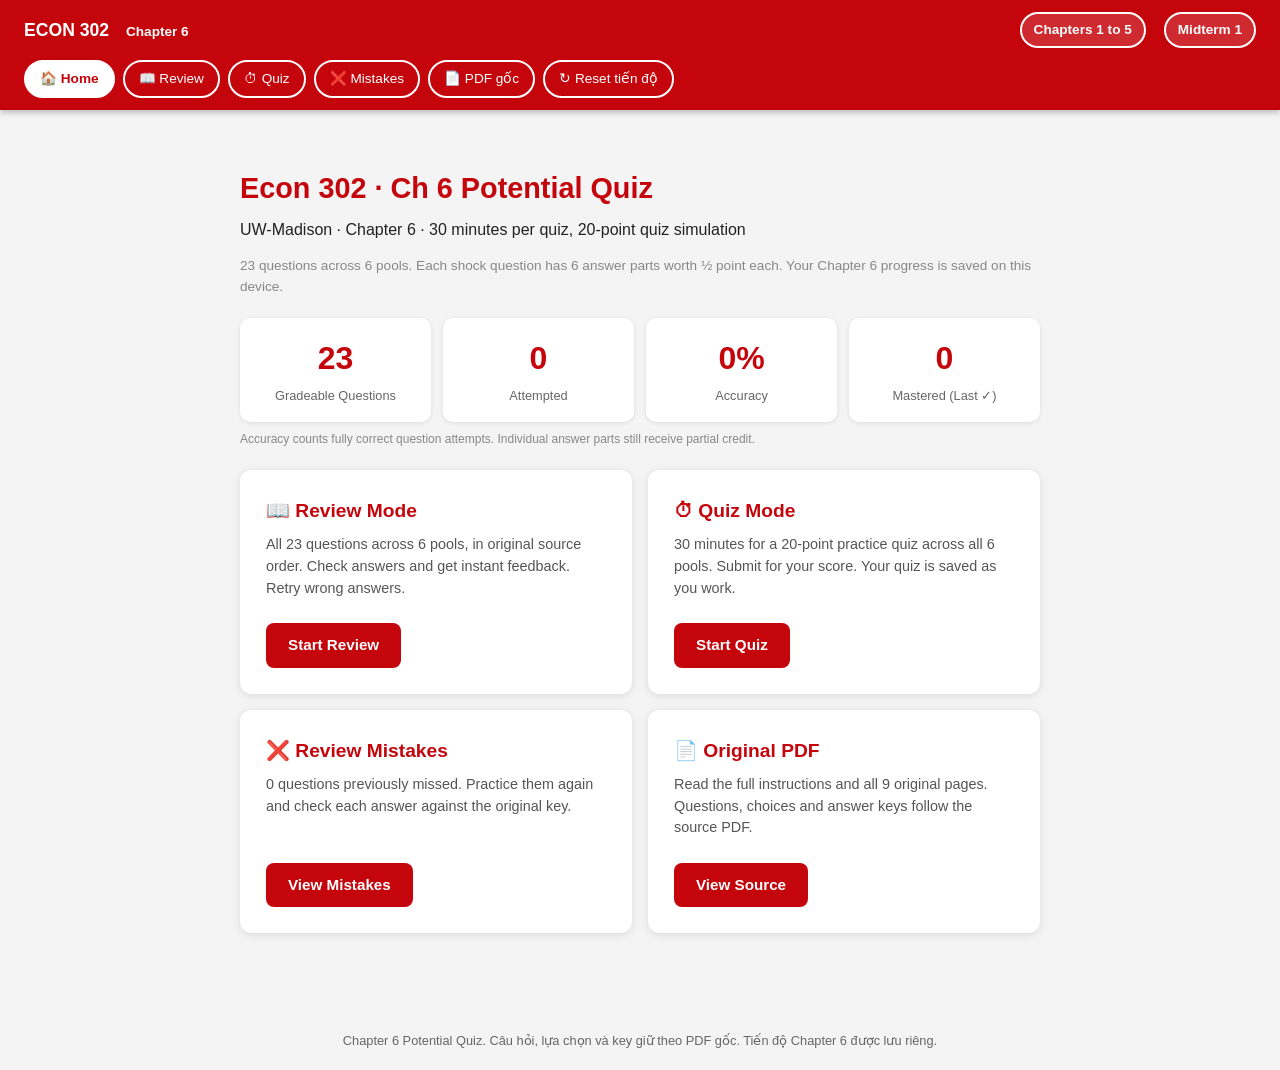
==== commit 0d595195: "Add Chapter 6 progress reset with confirmation" ====
--- a/chapter6.html
+++ b/chapter6.html
@@ -8,7 +8,7 @@
 <link rel="stylesheet" href="midterm.css?v=20261012.2">
 <link rel="stylesheet" href="chapter6.css?v=20261022.2">
 <script defer src="chapter6-data.js?v=20261022.1"></script>
-<script defer src="chapter6.js?v=20261022.2"></script>
+<script defer src="chapter6.js?v=20261025.1"></script>
 </head>
 <body>
 <div class="study-header">
@@ -22,12 +22,14 @@
  <button data-view="quiz">⏱ Quiz</button>
  <button data-view="mistakes">❌ Mistakes</button>
  <button data-view="source">📄 PDF gốc</button>
+ <button id="reset-progress">↻ Reset tiến độ</button>
 </nav>
 </div>
 <p id="storage-warning" class="warning" role="status" hidden>Trình duyệt không cho lưu dữ liệu. Tiến độ trong lần mở này vẫn dùng được, nhưng có thể mất khi đóng trang.</p>
 <aside id="clock" hidden><span>Chapter 6 Quiz</span><strong id="clock-time"></strong><button id="submit-top">Nộp bài</button></aside>
 <main id="app" aria-live="polite"></main>
 <dialog id="confirm-dialog" aria-labelledby="confirm-title"><form method="dialog"><h2 id="confirm-title">Nộp bài Chapter 6?</h2><p>Câu chưa trả lời được tính 0 điểm. Sau khi nộp, bài được lưu để xem lại.</p><div class="actions"><button class="btn secondary" value="cancel">Tiếp tục làm</button><button class="btn" value="ok">Nộp bài</button></div></form></dialog>
+<dialog id="reset-dialog" aria-labelledby="reset-title" aria-describedby="reset-description"><form method="dialog"><h2 id="reset-title">Reset tiến độ Chapter 6?</h2><p id="reset-description">Xóa toàn bộ câu trả lời, điểm, lịch sử câu sai và bài Quiz đã lưu của Chapter 6 trên trình duyệt này. Thao tác không thể hoàn tác và chỉ áp dụng cho Chapter 6.</p><div class="actions"><button class="btn secondary" value="cancel" autofocus>Hủy</button><button class="btn" value="ok">Reset Chapter 6</button></div></form></dialog>
 <footer>Chapter 6 Potential Quiz. Câu hỏi, lựa chọn và key giữ theo PDF gốc. Tiến độ Chapter 6 được lưu riêng.</footer>
 <noscript>Cần bật JavaScript để luyện và lưu tiến độ.</noscript>
 </body>
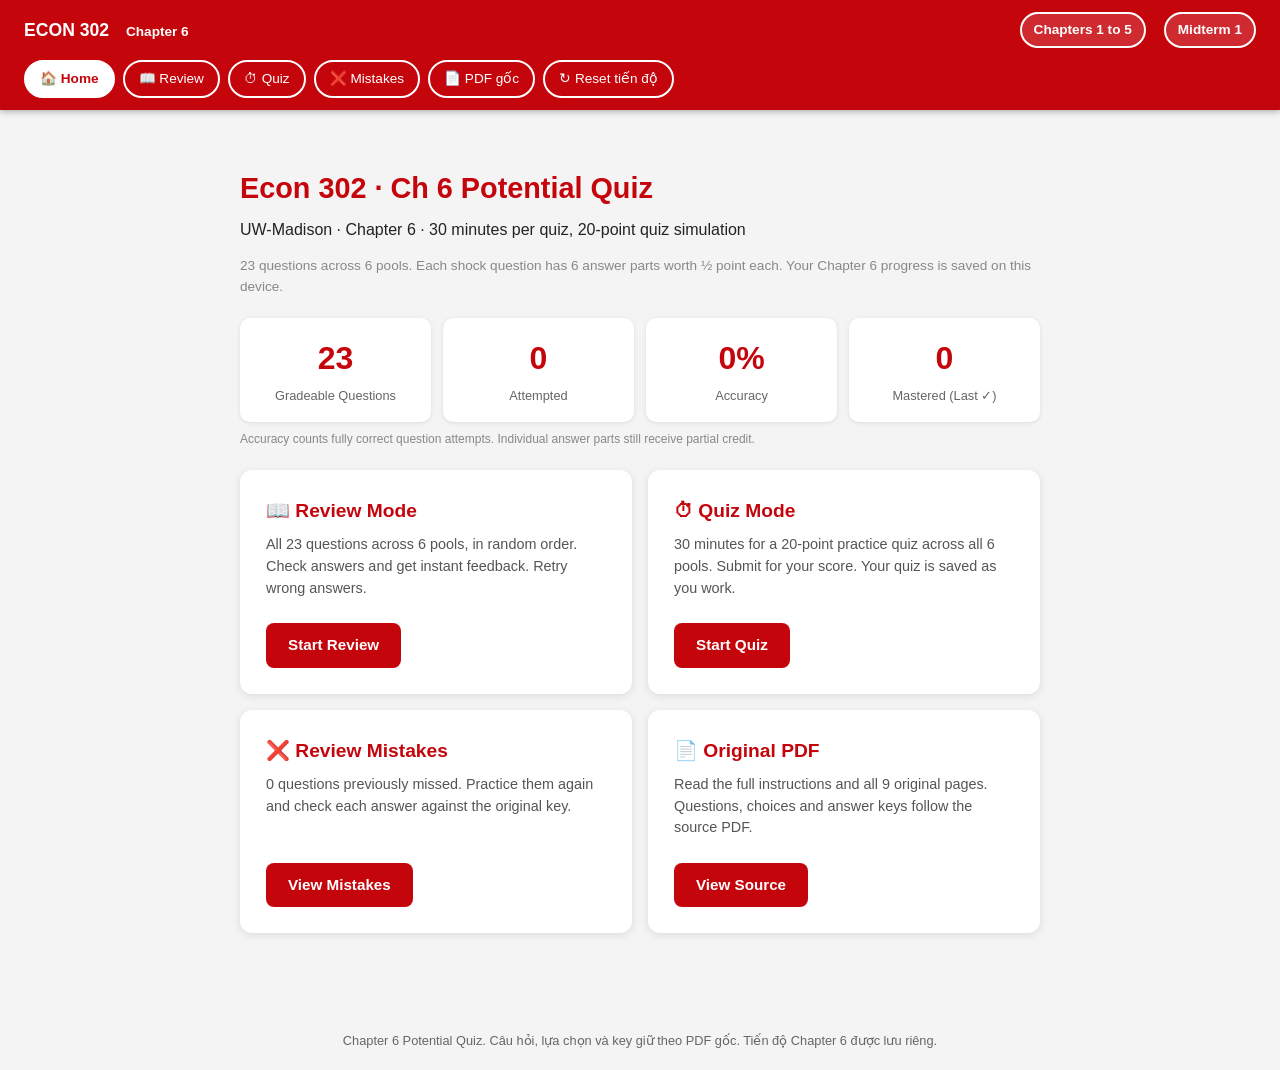
==== commit 06634207: "Shuffle Chapter 6 Review questions across pools" ====
--- a/chapter6.html
+++ b/chapter6.html
@@ -8,7 +8,7 @@
 <link rel="stylesheet" href="midterm.css?v=20261012.2">
 <link rel="stylesheet" href="chapter6.css?v=20261022.2">
 <script defer src="chapter6-data.js?v=20261022.1"></script>
-<script defer src="chapter6.js?v=20261025.1"></script>
+<script defer src="chapter6.js?v=20261025.3"></script>
 </head>
 <body>
 <div class="study-header">
@@ -30,6 +30,7 @@
 <main id="app" aria-live="polite"></main>
 <dialog id="confirm-dialog" aria-labelledby="confirm-title"><form method="dialog"><h2 id="confirm-title">Nộp bài Chapter 6?</h2><p>Câu chưa trả lời được tính 0 điểm. Sau khi nộp, bài được lưu để xem lại.</p><div class="actions"><button class="btn secondary" value="cancel">Tiếp tục làm</button><button class="btn" value="ok">Nộp bài</button></div></form></dialog>
 <dialog id="reset-dialog" aria-labelledby="reset-title" aria-describedby="reset-description"><form method="dialog"><h2 id="reset-title">Reset tiến độ Chapter 6?</h2><p id="reset-description">Xóa toàn bộ câu trả lời, điểm, lịch sử câu sai và bài Quiz đã lưu của Chapter 6 trên trình duyệt này. Thao tác không thể hoàn tác và chỉ áp dụng cho Chapter 6.</p><div class="actions"><button class="btn secondary" value="cancel" autofocus>Hủy</button><button class="btn" value="ok">Reset Chapter 6</button></div></form></dialog>
+<dialog id="refresh-dialog" aria-labelledby="refresh-title" aria-describedby="refresh-description"><form method="dialog"><h2 id="refresh-title">Refresh Review?</h2><p id="refresh-description"></p><div class="actions"><button class="btn secondary" value="cancel" autofocus>Hủy</button><button class="btn" value="ok">Refresh Review</button></div></form></dialog>
 <footer>Chapter 6 Potential Quiz. Câu hỏi, lựa chọn và key giữ theo PDF gốc. Tiến độ Chapter 6 được lưu riêng.</footer>
 <noscript>Cần bật JavaScript để luyện và lưu tiến độ.</noscript>
 </body>
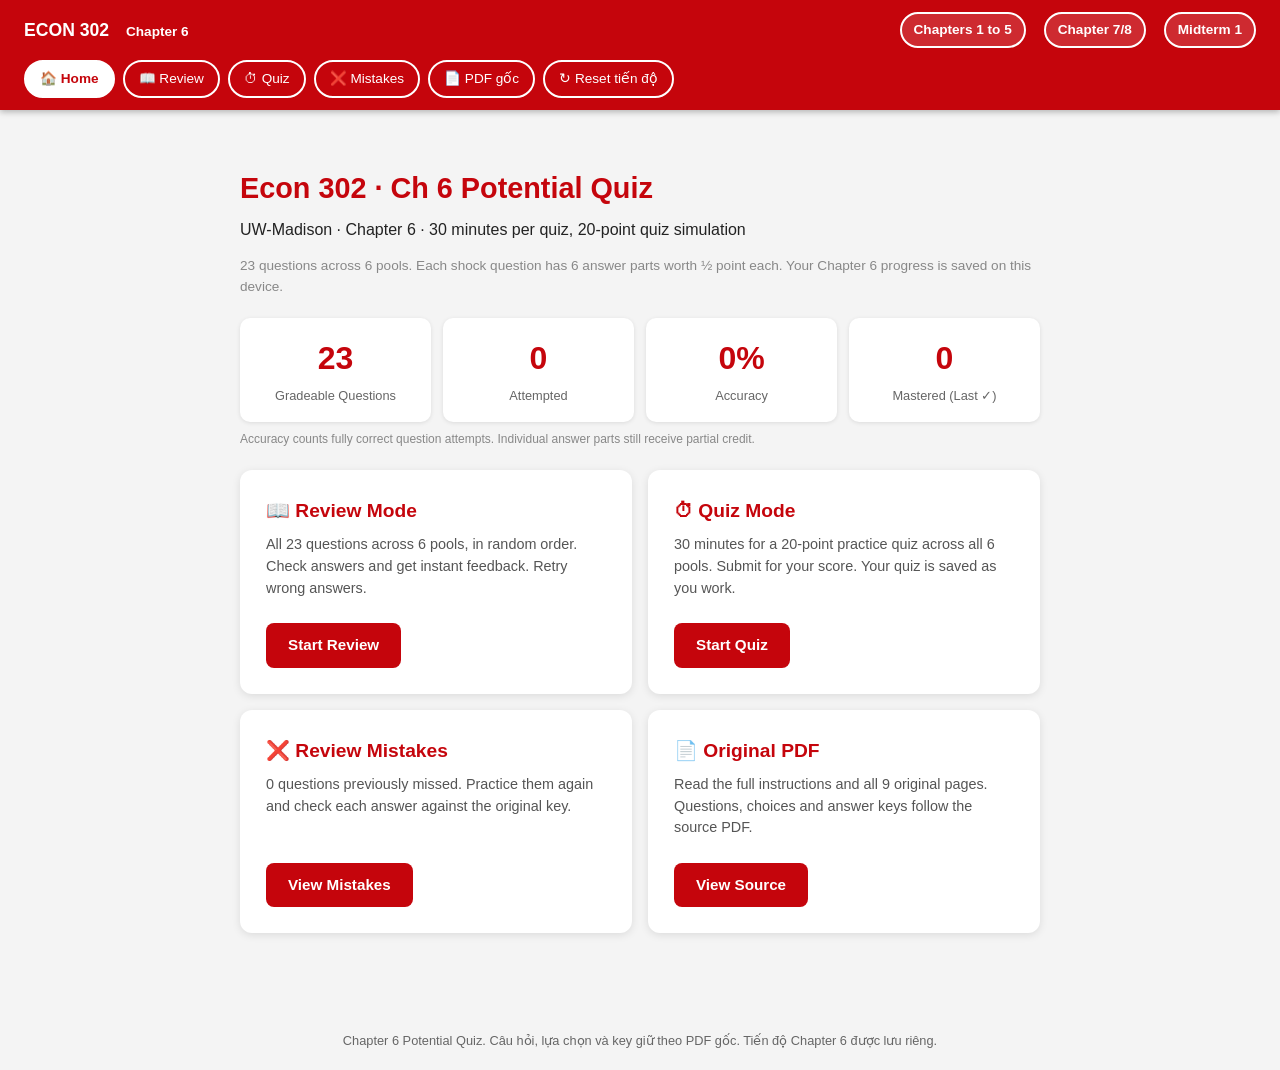
==== commit b33d8048: "Add Chapter 7/8 potential quiz from the official PDF 55 multiple-choice questions with the source qu" ====
--- a/chapter6.html
+++ b/chapter6.html
@@ -14,7 +14,7 @@
 <div class="study-header">
 <header>
  <a class="brand" href="chapter6.html">ECON 302 <span>Chapter 6</span></a>
- <div class="chapter-links"><a class="chapter-link" href="index.html">Chapters 1 to 5</a><a class="chapter-link" href="midterm.html">Midterm 1</a></div>
+ <div class="chapter-links"><a class="chapter-link" href="index.html">Chapters 1 to 5</a><a class="chapter-link" href="chapter78.html">Chapter 7/8</a><a class="chapter-link" href="midterm.html">Midterm 1</a></div>
 </header>
 <nav aria-label="Chapter 6 study modes">
  <button data-view="home">🏠 Home</button>
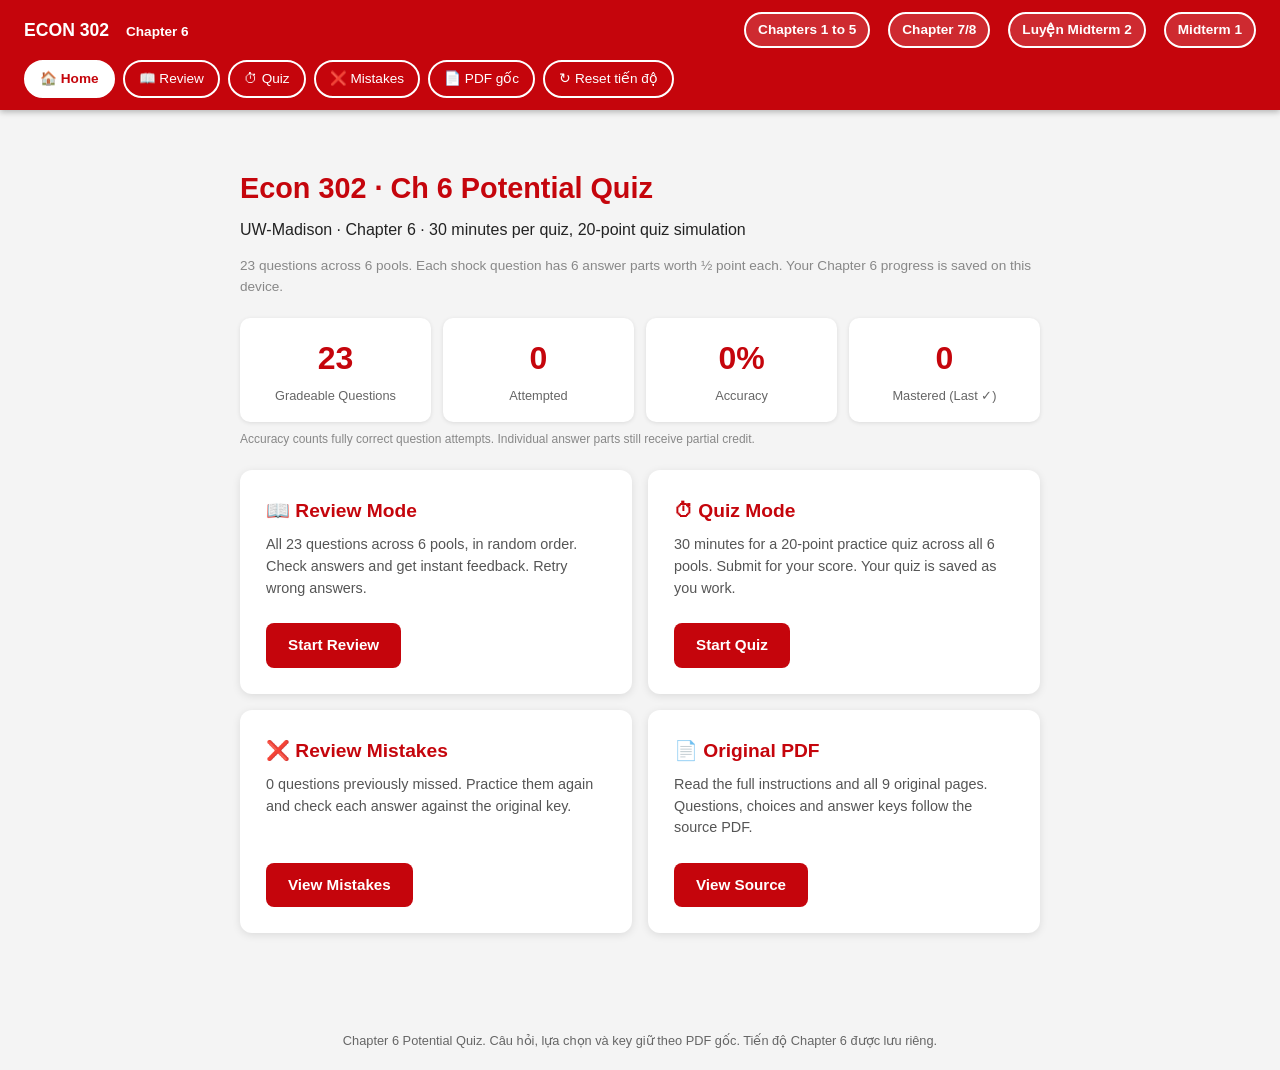
==== commit 07c06410: "Add Midterm 2 practice page with saved progress 58 questions on Malthus, Solow, Golden Rule and clas" ====
--- a/chapter6.html
+++ b/chapter6.html
@@ -14,7 +14,7 @@
 <div class="study-header">
 <header>
  <a class="brand" href="chapter6.html">ECON 302 <span>Chapter 6</span></a>
- <div class="chapter-links"><a class="chapter-link" href="index.html">Chapters 1 to 5</a><a class="chapter-link" href="chapter78.html">Chapter 7/8</a><a class="chapter-link" href="midterm.html">Midterm 1</a></div>
+ <div class="chapter-links"><a class="chapter-link" href="index.html">Chapters 1 to 5</a><a class="chapter-link" href="chapter78.html">Chapter 7/8</a><a class="chapter-link" href="practice.html">Luyện Midterm 2</a><a class="chapter-link" href="midterm.html">Midterm 1</a></div>
 </header>
 <nav aria-label="Chapter 6 study modes">
  <button data-view="home">🏠 Home</button>
